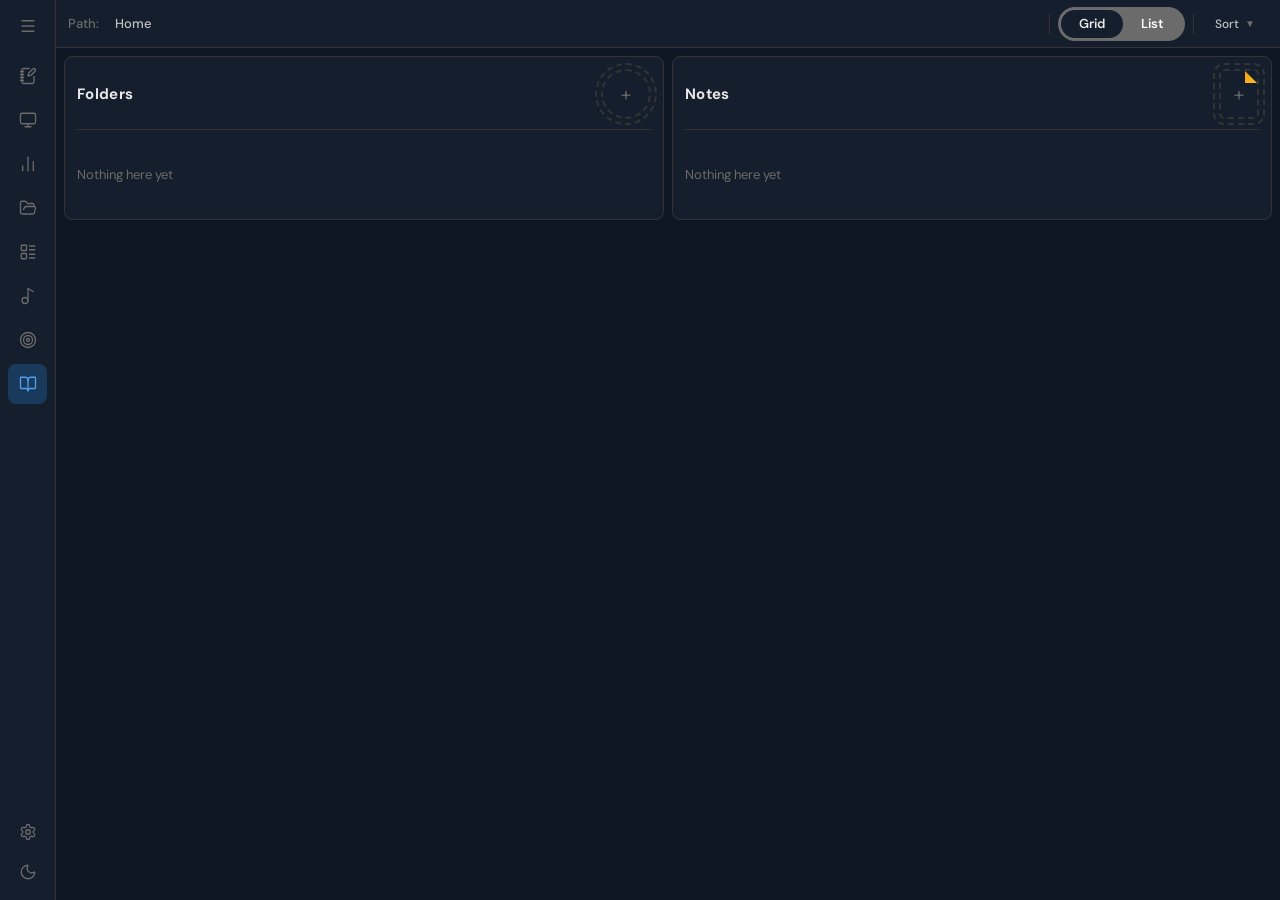
==== index.html @ de2ee586 "Launch desktop app online alongside mobile app - Added all desktop app files (index.html, CSS, JS, l" ====
<!DOCTYPE html>
<html lang="en" data-theme="dark">
<head>
    <meta charset="UTF-8">
    <meta name="viewport" content="width=device-width, initial-scale=1.0">

    <title>RAM - Read Analyze and Memorize</title>
    <link rel="manifest" href="manifest.json">
    <script>if('serviceWorker' in navigator) navigator.serviceWorker.register('sw.js');</script>
    <link rel="stylesheet" href="theme.css">

    <link rel="stylesheet" href="main_page_index.css">
    <link rel="stylesheet" href="heatmap.css">
    <link rel="stylesheet" href="graphs.css">
    <link rel="stylesheet" href="smart_desk.css">
    <link rel="stylesheet" href="allsections.css">
    <link rel="stylesheet" href="diary.css">
    <link rel="stylesheet" href="playlist.css">
    <link rel="stylesheet" href="campaign.css">
    <link href="https://fonts.googleapis.com/css2?family=JetBrains+Mono:wght@400;600;700&display=swap" rel="stylesheet">
</head>
<body>

<div class="app-layout" id="appLayout">

    <!-- ===== SIDEBAR ===== -->
    <aside class="sidebar" id="sidebar">
        <div class="sidebar-top">
            <button class="sidebar-toggle" id="sidebarToggle" title="Toggle Sidebar">
                <span class="toggle-icon"><i data-lucide="menu"></i></span>
            </button>
            <nav class="sidebar-nav">
                <button class="nav-item" id="navDiary" onclick="showDiary()" title="Diary">
                    <span class="nav-icon"><i data-lucide="notebook-pen"></i></span>
                    <span class="nav-text">Diary</span>
                </button>
                <button class="nav-item" id="navSmartDesk" onclick="showSmartDesk()" title="Smart Desk">
                    <span class="nav-icon"><i data-lucide="monitor"></i></span>
                    <span class="nav-text">Smart Desk</span>
                </button>
                <button class="nav-item" id="navDashboard" onclick="showDashboard()" title="Dashboard">
                    <span class="nav-icon"><i data-lucide="bar-chart-2"></i></span>
                    <span class="nav-text">Dashboard</span>
                </button>
                <button class="nav-item" id="navAllFiles" onclick="showAllFiles()" title="All Files">
                    <span class="nav-icon"><i data-lucide="folder-open"></i></span>
                    <span class="nav-text">All Files</span>
                </button>
                <button class="nav-item" id="navAllSections" onclick="showAllSections()" title="All Sections">
                    <span class="nav-icon"><i data-lucide="layout-list"></i></span>
                    <span class="nav-text">All Sections</span>
                </button>
                <button class="nav-item" id="navPlaylists" onclick="showPlaylists()" title="Playlists">
                    <span class="nav-icon"><i data-lucide="music-2"></i></span>
                    <span class="nav-text">Playlists</span>
                </button>
                <button class="nav-item" id="navCampaign" onclick="showCampaign()" title="Revision Campaign">
                    <span class="nav-icon"><i data-lucide="target"></i></span>
                    <span class="nav-text">Campaigns</span>
                </button>
                <button class="nav-item" id="navLibrary" onclick="showLibrary()" title="My Library">
                    <span class="nav-icon"><i data-lucide="book-open"></i></span>
                    <span class="nav-text">My Library</span>
                </button>
            </nav>
        </div>
        <div class="sidebar-bottom">
            <button class="nav-item" id="navSettings" onclick="showSettings()" title="Settings">
                <span class="nav-icon"><i data-lucide="settings"></i></span>
                <span class="nav-text">Settings</span>
            </button>
            <button class="nav-item theme-toggle-btn" id="themeToggle" onclick="toggleTheme()" title="Toggle Theme">
                <span class="nav-icon">
                    <i data-lucide="moon" id="themeIconDark"></i>
                    <i data-lucide="sun" id="themeIconLight" style="display:none"></i>
                </span>
                <span class="nav-text" id="themeText">Dark Mode</span>
            </button>
        </div>
    </aside>

    <!-- ===== MAIN WRAPPER ===== -->
    <div class="main-wrapper" id="mainWrapper">

        <!-- ===== MAIN PAGE ===== -->
        <div class="main-page" id="mainPage">

            <!-- Top Bar -->
            <div class="top-bar">
                <div class="path-label">Path:</div>
                <div class="breadcrumb-cell" id="breadcrumbCell">
                    <span class="breadcrumb-path" id="breadcrumbPath">Home</span>
                </div>
                <div class="topbar-right">
                    <div class="topbar-divider"></div>
                    <!-- View Toggle -->
                    <div class="view-toggle-group">
                        <button class="view-toggle-btn active" id="viewBtnGrid" onclick="switchView('grid')">Grid</button>
                        <button class="view-toggle-btn" id="viewBtnList" onclick="switchView('list')">List</button>
                    </div>
                    <div class="topbar-sort-divider"></div>
                    <!-- Sort -->
                    <div class="sort-dropdown" id="sortDropdown">
                        <button class="topbar-btn" onclick="toggleSortDropdown()">
                            <span>Sort</span>
                            <span class="arrow">▼</span>
                        </button>
                        <div class="dropdown-menu" id="sortOptions">
                            <div class="dropdown-option" onclick="sortItems('name','asc')">Name ↑</div>
                            <div class="dropdown-option" onclick="sortItems('name','desc')">Name ↓</div>
                            <div class="dropdown-option" onclick="sortItems('progress','asc')">Progress ↑</div>
                            <div class="dropdown-option" onclick="sortItems('progress','desc')">Progress ↓</div>
                        </div>
                    </div>
                </div>
            </div>

            <!-- Content Area -->
            <div class="content-area" id="contentArea">

                <!-- GRID VIEW -->
                <div class="grid-view-container" id="gridViewContainer">
                    <div class="section-block">
                        <div class="section-header-row">
                            <span class="section-label">Folders</span>
                            <div class="section-add-btn" onclick="showAddFolderModal()" title="Add Folder">
                                <div class="section-add-circle">+</div>
                            </div>
                        </div>
                        <div class="items-grid" id="foldersGrid"></div>
                    </div>
                    <div class="section-block">
                        <div class="section-header-row">
                            <span class="section-label">Notes</span>
                            <div class="section-add-btn" onclick="showAddFileModal()" title="Add Note">
                                <div class="section-add-rect">+</div>
                            </div>
                        </div>
                        <div class="items-grid" id="filesGrid"></div>
                    </div>
                </div>

                <!-- LIST VIEW -->
                <div class="list-view-container" id="listViewContainer" style="display:none;">
                    <div class="section-block">
                        <div class="section-header-row">
                            <span class="section-label">Folders</span>
                            <div class="section-add-btn" onclick="showAddFolderModal()" title="Add Folder">
                                <div class="section-add-circle">+</div>
                            </div>
                        </div>
                        <div class="items-list" id="foldersList"></div>
                    </div>
                    <div class="section-block">
                        <div class="section-header-row">
                            <span class="section-label">Notes</span>
                            <div class="section-add-btn" onclick="showAddFileModal()" title="Add Note">
                                <div class="section-add-rect">+</div>
                            </div>
                        </div>
                        <div class="items-list" id="filesList"></div>
                    </div>
                </div>

            </div>
        </div>

        <!-- ===== FILE INTERFACE (IFRAME) ===== -->
        <div class="file-layer" id="fileLayer">
            <iframe id="fileFrame" src="" frameborder="0"></iframe>
        </div>

        <!-- ===== DASHBOARD LAYER ===== -->

        <div class="dashboard-layer" id="dashboardLayer">
        <div class="hm-header">
            <div class="hm-row1">
                <div class="hm-mode-toggle">
                    <button class="hm-mode-pill-btn active" id="dashPillHeatmap" onclick="dashSetView('heatmap')">Heat Map</button>
                    <button class="hm-mode-pill-btn" id="dashPillGraphs" onclick="dashSetView('graphs')">Graphs</button>
                </div>
            </div>
            <div class="hm-row2">
                <!-- Heatmap controls -->
                <div class="hm-row2-panel" id="dashRow2Heatmap">
                    <div class="hm-toggle-group" id="hmViewToggle">
                        <button class="hm-toggle-btn active" data-view="calendar" onclick="hmSetView('calendar')">Calendar</button>
                        <button class="hm-toggle-btn" data-view="count" onclick="hmSetView('count')">Count</button>
                    </div>
                    <div class="hm-row2-divider"></div>
                    <div id="hmProgressDisplay" class="hm-progress-display"></div>
                </div>
                <!-- Graphs controls -->
                <div class="hm-row2-panel" id="dashRow2Graphs" style="display:none;">
                    <div class="gr-toggle-group">
                        <button class="gr-toggle-btn active" data-chart="bar" onclick="grSetChart('bar')">Histogram</button>
                        <button class="gr-toggle-btn" data-chart="area" onclick="grSetChart('area')">Area</button>
                        <button class="gr-toggle-btn" data-chart="line" onclick="grSetChart('line')">Line</button>
                        <button class="gr-toggle-btn" data-chart="cumulative" onclick="grSetChart('cumulative')">Cumulative</button>
                    </div>
                    <div class="gr-sep"></div>
                    <div class="gr-filter-group">
                        <button class="gr-filter-btn active" data-range="All Time" onclick="grSelectRange('All Time')">All</button>
                        <button class="gr-filter-btn" data-range="Last 7 Days" onclick="grSelectRange('Last 7 Days')">7d</button>
                        <button class="gr-filter-btn" data-range="Last 15 Days" onclick="grSelectRange('Last 15 Days')">15d</button>
                        <button class="gr-filter-btn" data-range="Last 30 Days" onclick="grSelectRange('Last 30 Days')">1M</button>
                        <button class="gr-filter-btn" data-range="Last 3 Months" onclick="grSelectRange('Last 3 Months')">3M</button>
                        <button class="gr-filter-btn" data-range="Last 6 Months" onclick="grSelectRange('Last 6 Months')">6M</button>
                        <button class="gr-filter-btn" data-range="Last 1 Year" onclick="grSelectRange('Last 1 Year')">1Y</button>
                        <button class="gr-filter-btn" data-range="Custom" onclick="grOpenCustomModal()">Custom</button>
                    </div>
                </div>
            </div>
        </div>

        <div class="hm-body" id="hmBody">
            <div class="hm-grid-wrapper" id="hmGridWrapper"></div>
        </div>
    </div>

    <!-- ===== GRAPHS LAYER ===== -->
     <div class="graphs-layer" id="graphsLayer">
        
        <div class="gr-body">
            <div class="gr-chart-wrapper" id="grChartWrapper"></div>
        </div>
        <div class="gr-tooltip" id="grTooltip"></div>
    </div>

    <!-- ===== SMART DESK LAYER ===== -->
    <div class="smartdesk-layer" id="smartDeskLayer">

        <!-- Top bar: Smart Desk title centered -->
        <div class="sd-top-bar">
            <div style="flex:1;"></div>
            <span class="sd-top-title">Smart Desk</span>
            <div class="topbar-right">
                <div class="topbar-divider"></div>
                <div class="view-toggle-group">
                    <button class="view-toggle-btn active" id="sdViewBtnGrid" onclick="sdSwitchView('grid')">Grid</button>
                    <button class="view-toggle-btn" id="sdViewBtnList" onclick="sdSwitchView('list')">List</button>
                </div>
                <div class="topbar-sort-divider"></div>
                <div class="sd-sort-dropdown sort-dropdown" id="sdSortDropdown">
                    <button class="topbar-btn" onclick="sdToggleSort()">
                        <span>Sort</span>
                        <span class="arrow">▼</span>
                    </button>
                    <div class="dropdown-menu" id="sdSortOptions">
                        <div class="dropdown-option" onclick="sdSortItems('name','asc')">Name ↑</div>
                        <div class="dropdown-option" onclick="sdSortItems('name','desc')">Name ↓</div>
                        <div class="dropdown-option" onclick="sdSortItems('progress','asc')">Progress ↑</div>
                        <div class="dropdown-option" onclick="sdSortItems('progress','desc')">Progress ↓</div>
                    </div>
                </div>
            </div>
        </div>

        <!-- Content -->
        <div class="content-area sd-content-area" id="sdContentArea">
            <div class="section-block">
                <div class="section-header-row">
                    <span class="section-label">Notes</span>
                    <div style="display:flex;align-items:center;gap:16px;">
                        <div class="sd-action-btn add" onclick="sdShowAddModal()" title="Add Files to Smart Desk">
                            <div class="section-add-rect">+</div>
                        </div>
                        <div class="sd-action-btn remove" onclick="sdShowRemoveModal()" title="Remove Files from Smart Desk">
                            <div class="section-add-rect sd-remove-rect">−</div>
                        </div>
                    </div>
                </div>
                <div class="items-grid" id="sdFilesGrid"></div>
                <div class="items-list" id="sdFilesList" style="display:none;"></div>
            </div>
        </div>
    </div>

    <!-- ===== ALL SECTIONS LAYER ===== -->
    <div class="as-layer" id="asLayer">
        <!-- Top Bar -->
        <div class="as-topbar">
            <span class="as-topbar-title">All Sections</span>
            <div id="asProgressDisplay" class="as-progress-display"></div>
        </div>
        <!-- Search + Playlist Bar -->
        <div class="as-search-bar">
            <input type="text" class="as-search-input" id="asSearchInput" placeholder="Search sections or files...">
            <button class="as-create-playlist-btn" id="asCreatePlaylistBtn" onclick="asCreatePlaylist()" disabled title="Select sections first">
                ＋ ⊞ Playlist
            </button>
        </div>
        <!-- Table + Preview wrapper -->
        <div class="as-body">
        <div class="as-table-wrapper">
            <div class="as-table-box">
            <div class="as-table-scroll">
            <table class="as-table">
                <colgroup>
                    <col style="width:21px">
                    <col style="width:18%">
                    <col style="width:14%">
                    <col style="width:11%">
                    <col style="width:10%">
                    <col style="width:11%">
                    <col style="width:14%">
                    <col style="width:10%">
                    <col style="width:9%">
                </colgroup>
                <thead>
                    <tr>
                        <th id="asTh_check"></th>
                        <th id="asTh_section" onclick="asSortBy('section')" style="text-align:left">Section</th>
                        <th id="asTh_file"    onclick="asSortBy('file')" style="text-align:left">File</th>
                        <th id="asTh_diff"    onclick="asSortBy('diff')" style="text-align:center">Difficulty</th>
                        <th id="asTh_prio"    onclick="asSortBy('prio')" style="text-align:center">Priority</th>
                        <th id="asTh_prof"    onclick="asSortBy('prof')" style="text-align:center">Proficiency</th>
                        <th id="asTh_progress" onclick="asSortBy('progress')" style="text-align:center">Progress</th>
                        <th id="asTh_rev"     onclick="asSortBy('rev')" style="text-align:center">Rev Count</th>
                        <th id="asTh_last"    onclick="asSortBy('last')" style="text-align:center">Last Revised</th>
                    </tr>
                </thead>
                <tbody id="asTableBody"></tbody>
            </table>
            </div>
            </div>
        </div>

        <!-- Preview Panel -->
        <div class="as-preview" id="asPreview" style="display:none;"></div>
        </div>
    </div>



    <!-- ===== DIARY LAYER ===== -->
    <div class="diary-layer" id="diaryLayer">
        <!-- Top Bar -->
        <div class="as-topbar dr-topbar">
            <div class="dr-topbar-left"></div>
            <span class="dr-topbar-title">Diary</span>
            <div class="dr-topbar-right">
                <div class="view-toggle-group" id="drToggleGroup">
                    <button class="view-toggle-btn" id="drTogCompleted" onclick="drSwitchMode('completed')">Completed</button>
                    <button class="view-toggle-btn active" id="drTogTBC" onclick="drSwitchMode('tbc')">To Be Completed</button>
                </div>
            </div>
        </div>
        <!-- Table + Preview wrapper -->
        <div class="as-body">
        <div class="as-table-wrapper">
            <!-- Week Navigator -->
            <div class="dr-week-nav-wrap" id="drWeekNav"></div>

            <!-- TBC Header -->
            <div class="diary-table-box" id="drTBCBox">
                <div class="diary-header-wrap">
                <table class="as-table diary-table">
                    <colgroup>
                        <col style="width:44px">
                        <col style="width:18%">
                        <col style="width:14%">
                        <col style="width:11%">
                        <col style="width:10%">
                        <col style="width:11%">
                        <col style="width:14%">
                        <col style="width:10%">
                        <col style="width:9%">
                    </colgroup>
                    <thead><tr>
                        <th style="text-align:center">#</th>
                        <th style="text-align:left">Section</th>
                        <th style="text-align:left">File</th>
                        <th style="text-align:center">Difficulty</th>
                        <th style="text-align:center">Priority</th>
                        <th style="text-align:center">Proficiency</th>
                        <th style="text-align:center">Progress</th>
                        <th style="text-align:center">Rev Count</th>
                        <th style="text-align:center">Last Revised</th>
                    </tr></thead>
                </table>
                </div>
                <div class="diary-groups-scroll" id="drGroupsScroll"></div>
            </div>

            <!-- Completed Header -->
            <div class="diary-table-box" id="drCompletedBox" style="display:none">
                <div class="diary-header-wrap">
                <table class="as-table diary-table">
                    <colgroup>
                        <col class="dr-col-date">
                        <col class="dr-col-num">
                        <col class="dr-col-section">
                        <col class="dr-col-file">
                        <col class="dr-col-diff">
                        <col class="dr-col-prio">
                        <col class="dr-col-prof">
                        <col class="dr-col-progress">
                        <col class="dr-col-rev">
                        <col class="dr-col-last">
                    </colgroup>
                    <thead><tr>
                        <th style="text-align:center">Date</th>
                        <th style="text-align:center">#</th>
                        <th style="text-align:center">Section</th>
                        <th style="text-align:center">File</th>
                        <th style="text-align:center">Difficulty</th>
                        <th style="text-align:center">Priority</th>
                        <th style="text-align:center">Proficiency</th>
                        <th style="text-align:center">Progress</th>
                        <th style="text-align:center">Count</th>
                        <th style="text-align:center">Last Revised</th>
                    </tr></thead>
                </table>
                </div>
                <div class="diary-groups-scroll" id="drCompletedScroll"></div>
            </div>

        </div>
        <!-- Preview Panel -->
        <div class="as-preview" id="drPreview" style="display:none;"></div>
        </div>
    </div>

    <!-- ===== CAMPAIGN LAYER ===== -->
    <div class="campaign-layer" id="campaignLayer">

        <!-- Top Bar -->
        <div class="cp-top-bar">
            <span class="cp-top-title">Revision Campaigns</span>
            <div class="cp-top-right">
                <button class="cp-btn" id="cpAddItemBtn" onclick="cpShowAddItemModal()" style="display:none;">+ Add</button>
                <button class="cp-btn primary" onclick="cpShowNewCampaignModal()">+ New Campaign</button>
            </div>
        </div>

        <!-- Layout switcher -->
        <div class="cp-layout-bar">
            <span class="cp-layout-label">View:</span>
            <button class="cp-layout-pill active" id="cpPillA" onclick="cpSetLayout('a')">Sidebar</button>
            <button class="cp-layout-pill" id="cpPillB" onclick="cpSetLayout('b')">Tabs</button>
            <button class="cp-layout-pill" id="cpPillC" onclick="cpSetLayout('c')">Drill-down</button>
        </div>

        <div class="cp-body">

            <!-- Layout A: Sidebar -->
            <div class="cp-layout-a" id="cpLayoutA">
                <div class="cp-sidebar">
                    <div class="cp-sidebar-label">Campaigns</div>
                    <div class="cp-sidebar-list" id="cpSidebarList"></div>
                    <div class="cp-sidebar-footer">
                        <button class="cp-sidebar-new-btn" onclick="cpShowNewCampaignModal()">+ New Campaign</button>
                    </div>
                </div>
                <div class="cp-files-area" id="cpFilesAreaA"></div>
            </div>

            <!-- Layout B: Tabs -->
            <div class="cp-layout-b" id="cpLayoutB" style="display:none;">
                <div class="cp-tabs-bar" id="cpTabsBar"></div>
                <div class="cp-tab-content" id="cpTabContent"></div>
            </div>

            <!-- Layout C: Drill-down -->
            <div class="cp-layout-c" id="cpLayoutC" style="display:none;">
                <div class="cp-campaign-grid" id="cpCampaignGrid" style="display:flex;"></div>
                <div id="cpDrillFiles" style="display:none;flex-direction:column;flex:1;min-height:0;">
                    <div class="cp-breadcrumb">
                        <button class="cp-breadcrumb-back" onclick="cpCloseDrillDown()">← Campaigns</button>
                        <span class="cp-breadcrumb-sep">›</span>
                        <span class="cp-breadcrumb-cur" id="cpDrillTitle"></span>
                    </div>
                    <div class="cp-drill-files" id="cpDrillFilesArea"></div>
                </div>
            </div>

        </div>
    </div>

    <!-- ===== SETTINGS LAYER ===== -->
    <div class="settings-layer" id="settingsLayer">
        <iframe id="settingsFrame" src="" frameborder="0" style="width:100%;height:100%;border:none;"></iframe>
    </div>

    <!-- ===== ALL FILES LAYER ===== -->
    <div class="pl-layer" id="allFilesLayer">
        <div class="sd-top-bar">
            <div style="flex:1;"></div>
            <span class="sd-top-title">All Files</span>
            <div class="topbar-right">
                <div class="topbar-divider"></div>
                <div class="view-toggle-group">
                    <button class="view-toggle-btn active" id="afViewBtnGrid" onclick="afSwitchView('grid')">Grid</button>
                    <button class="view-toggle-btn" id="afViewBtnList" onclick="afSwitchView('list')">List</button>
                </div>
                <div class="topbar-sort-divider"></div>
                <div class="sd-sort-dropdown sort-dropdown" id="afSortDropdown">
                    <button class="topbar-btn" onclick="afToggleSort()">
                        <span>Sort</span>
                        <span class="arrow">▼</span>
                    </button>
                    <div class="dropdown-menu" id="afSortOptions">
                        <div class="dropdown-option" onclick="afSortItems('name','asc')">Name ↑</div>
                        <div class="dropdown-option" onclick="afSortItems('name','desc')">Name ↓</div>
                        <div class="dropdown-option" onclick="afSortItems('progress','asc')">Progress ↑</div>
                        <div class="dropdown-option" onclick="afSortItems('progress','desc')">Progress ↓</div>
                    </div>
                </div>
            </div>
        </div>
        <div class="content-area sd-content-area" id="afContentArea">
            <div class="section-block">
                <div class="section-header-row">
                    <span class="section-label">All Files</span>
                </div>
                <div class="items-grid" id="afFilesGrid"></div>
                <div class="items-list" id="afFilesList" style="display:none;"></div>
            </div>
        </div>
    </div>

    <!-- ===== PLAYLISTS LAYER ===== -->
    <div class="pl-layer" id="playlistsLayer">

        <!-- Top bar: same as Smart Desk -->
        <div class="sd-top-bar">
            <div style="flex:1;"></div>
            <span class="sd-top-title">Playlists</span>
            <div class="topbar-right">
                <div class="topbar-divider"></div>
                <div class="view-toggle-group">
                    <button class="view-toggle-btn active" id="plViewBtnGrid" onclick="plSwitchView('grid')">Grid</button>
                    <button class="view-toggle-btn" id="plViewBtnList" onclick="plSwitchView('list')">List</button>
                </div>
                <div class="topbar-sort-divider"></div>
                <div class="sd-sort-dropdown sort-dropdown" id="plSortDropdown">
                    <button class="topbar-btn" onclick="plToggleSort()">
                        <span>Sort</span>
                        <span class="arrow">▼</span>
                    </button>
                    <div class="dropdown-menu" id="plSortOptions">
                        <div class="dropdown-option" onclick="plSortItems('name','asc')">Name ↑</div>
                        <div class="dropdown-option" onclick="plSortItems('name','desc')">Name ↓</div>
                        <div class="dropdown-option" onclick="plSortItems('progress','asc')">Progress ↑</div>
                        <div class="dropdown-option" onclick="plSortItems('progress','desc')">Progress ↓</div>
                    </div>
                </div>
            </div>
        </div>

        <!-- Content: same as Smart Desk -->
        <div class="content-area sd-content-area" id="plContentArea">
            <div class="section-block">
                <div class="section-header-row">
                    <span class="section-label">Playlists</span>
                </div>
                <div class="items-grid" id="plFilesGrid"></div>
                <div class="items-list" id="plFilesList" style="display:none;"></div>
            </div>
        </div>
    </div>

    </div>
</div>

<!-- ===== CUSTOM DATE RANGE MODAL ===== -->
<div class="gr-custom-modal-overlay" id="grCustomModal">
    <div class="gr-custom-modal">
        <div class="gr-custom-modal-title">Custom Date Range</div>
        <div class="gr-custom-modal-fields">
            <div class="gr-custom-modal-field">
                <label>From</label>
                <input type="date" id="grCustomFrom">
            </div>
            <div class="gr-custom-modal-field">
                <label>To</label>
                <input type="date" id="grCustomTo">
            </div>
        </div>
        <div class="gr-custom-modal-actions">
            <button class="gr-custom-modal-cancel" onclick="grCloseCustomModal()">Cancel</button>
            <button class="gr-custom-modal-apply" onclick="grApplyCustom()">Apply</button>
        </div>
    </div>
</div>

<!-- ===== ADD FOLDER MODAL ===== -->
<div class="modal-overlay" id="addFolderModal">
    <div class="modal-box">
        <div class="modal-header">
            <h3>New Folder</h3>
            <button class="modal-close" onclick="closeModal('addFolderModal')">✕</button>
        </div>
        <div class="modal-body">
            <input type="text" class="modal-input" id="folderNameInput" placeholder="Folder name..." maxlength="50">
        </div>
        <div class="modal-footer">
            <button class="btn-cancel" onclick="closeModal('addFolderModal')">Cancel</button>
            <button class="btn-save" onclick="createFolder()">Create</button>
        </div>
    </div>
</div>

<!-- ===== ADD FILE MODAL ===== -->
<div class="modal-overlay" id="addFileModal">
    <div class="modal-box">
        <div class="modal-header">
            <h3>New Notes File</h3>
            <button class="modal-close" onclick="closeModal('addFileModal')">✕</button>
        </div>
        <div class="modal-body">
            <input type="text" class="modal-input" id="fileNameInput" placeholder="File name..." maxlength="50">
        </div>
        <div class="modal-footer">
            <button class="btn-cancel" onclick="closeModal('addFileModal')">Cancel</button>
            <button class="btn-save" onclick="createFile()">Create</button>
        </div>
    </div>
</div>

<!-- ===== EDIT MODAL ===== -->
<div class="modal-overlay" id="editModal">
    <div class="modal-box">
        <div class="modal-header">
            <h3 id="editModalTitle">Edit</h3>
            <button class="modal-close" onclick="closeModal('editModal')">✕</button>
        </div>
        <div class="modal-body">
            <input type="text" class="modal-input" id="editNameInput" maxlength="50">
        </div>
        <div class="modal-footer">
            <button class="btn-delete" onclick="deleteCurrentItem()">Delete</button>
            <button class="btn-move" onclick="showMoveModal()">Move To</button>
            <button class="btn-cancel" onclick="closeModal('editModal')">Cancel</button>
            <button class="btn-save" onclick="saveItemChanges()">Save</button>
        </div>
    </div>
</div>

<!-- ===== MOVE MODAL ===== -->
<div class="modal-overlay" id="moveModal">
    <div class="modal-box">
        <div class="modal-header">
            <h3>Move To</h3>
            <button class="modal-close" onclick="closeModal('moveModal')">✕</button>
        </div>
        <div class="modal-body">
            <div id="folderTree" class="folder-tree"></div>
        </div>
        <div class="modal-footer">
            <button class="btn-cancel" onclick="closeModal('moveModal')">Cancel</button>
            <button class="btn-save" onclick="confirmMove()">Move</button>
        </div>
    </div>
</div>

<!-- ===== SMART DESK: ADD FILES MODAL ===== -->
<div class="sd-modal-overlay" id="sdAddModal">
    <div class="sd-modal-box">
        <div class="sd-modal-header">
            <h3>Add Files to Smart Desk</h3>
            <button class="sd-modal-close" onclick="sdCloseAddModal()">✕</button>
        </div>
        <div class="sd-modal-body" id="sdAddModalBody"></div>
        <div class="sd-modal-footer">
            <button class="sd-btn-cancel" onclick="sdCloseAddModal()">Cancel</button>
            <button class="sd-btn-confirm" onclick="sdConfirmAdd()">Add Selected</button>
        </div>
    </div>
</div>

<!-- ===== SMART DESK: REMOVE FILES MODAL ===== -->
<div class="sd-modal-overlay" id="sdRemoveModal">
    <div class="sd-modal-box">
        <div class="sd-modal-header">
            <h3>Remove Files from Smart Desk</h3>
            <button class="sd-modal-close" onclick="sdCloseRemoveModal()">✕</button>
        </div>
        <div class="sd-modal-body" id="sdRemoveModalBody"></div>
        <div class="sd-modal-footer">
            <button class="sd-btn-cancel" onclick="sdCloseRemoveModal()">Cancel</button>
            <button class="sd-btn-confirm remove-confirm" onclick="sdConfirmRemove()">Remove Selected</button>
        </div>
    </div>
</div>

<!-- ===== CAMPAIGN: NEW CAMPAIGN MODAL ===== -->
<div class="cp-modal-overlay" id="cpNewCampaignModal">
    <div class="cp-modal-box">
        <div class="cp-modal-header">
            <h3>New Campaign</h3>
            <button class="cp-modal-close" onclick="cpCloseNewCampaignModal()">✕</button>
        </div>
        <div class="cp-modal-body">
            <div class="cp-modal-label">Campaign name</div>
            <input type="text" class="cp-modal-input" id="cpNewCampaignInput" placeholder="e.g. History Revision" maxlength="60">
        </div>
        <div class="cp-modal-footer">
            <button class="sd-btn-cancel" onclick="cpCloseNewCampaignModal()">Cancel</button>
            <button class="sd-btn-confirm" onclick="cpConfirmNewCampaign()">Create</button>
        </div>
    </div>
</div>

<!-- ===== CAMPAIGN: ADD ITEMS MODAL ===== -->
<div class="cp-modal-overlay" id="cpAddItemModal">
    <div class="cp-modal-box wide">
        <div class="cp-modal-header">
            <h3>Add Files / Playlists</h3>
            <button class="cp-modal-close" onclick="cpCloseAddItemModal()">✕</button>
        </div>
        <div class="cp-modal-body">
            <!-- Import settings -->
            <div class="cp-import-settings">
                <div class="cp-import-field">
                    <label>Start date</label>
                    <input type="date" id="cpImportStartDate">
                </div>
                <div class="cp-import-field">
                    <label>Deadline</label>
                    <input type="date" id="cpImportDeadline">
                </div>
                <div class="cp-import-field" style="grid-column:span 2;">
                    <label>Target revisions</label>
                    <div class="cp-spinner-row">
                        <div class="cp-spinner">
                            <button class="cp-spinner-btn" onclick="cpSpinnerChange(-1)">−</button>
                            <div class="cp-spinner-val" id="cpImportSpinVal">2</div>
                            <button class="cp-spinner-btn" onclick="cpSpinnerChange(1)">+</button>
                        </div>
                        <span class="cp-spinner-label">revisions per section</span>
                    </div>
                </div>
            </div>
            <!-- File & playlist list -->
            <div id="cpAddItemBody"></div>
        </div>
        <div class="cp-modal-footer">
            <button class="sd-btn-cancel" onclick="cpCloseAddItemModal()">Cancel</button>
            <button class="sd-btn-confirm" onclick="cpConfirmAddItems()">Add Selected</button>
        </div>
    </div>
</div>

<script src="libs/lucide.min.js"></script>
<script src="supabase_sync.js"></script>
<script src="main_page_index.js"></script>
<script src="smart_desk.js"></script>
<script src="allsections.js"></script>
<script src="series_modal.js"></script>
<script src="diary.js"></script>
<script src="heatmap.js"></script>
<script src="graphs.js"></script>
<script src="playlist.js"></script>
<script src="allfiles.js"></script>
<script src="campaign.js"></script>

</body>
</html>
---- theme.css ----
/* theme.css - Light and Dark Mode Variables */

/* ===== DARK MODE (DEFAULT) ===== */
:root,
[data-theme="dark"] {

    --bg-app: #0f1623;
    --bg-primary: #151e2d;
    --bg-secondary: #1a2436;
    --bg-hover: #1e2a3d;
    --bg-active: #1a3a5c;

    --bg-input: #2d2d2d;
    --bg-code: #1e1e1e;
    --bg-completed: #1a2e1a;
    --bg-danger-soft: #2e1a1a;
    --bg-warning-soft: #2e2a1a;
    --bg-modal-overlay: rgba(0, 0, 0, 0.65);

    --border-default: #333333;
    --border-hover: #4a4a4a;
    --border-active: #4d9fec;
    --border-dashed: #3a3a3a;
    --border-completed: #22c55e;
    --border-completed-soft: #166534;

    --text-primary: #e8e8e8;
    --text-secondary: #c0c0c0;
    --text-muted: #6b6b6b;
    --text-placeholder: #555555;
    --text-active: #4d9fec;
    --text-danger: #f47067;
    --text-success: #4ec994;
    --text-warning: #ddb56a;

    --accent-blue: #4d9fec;
    --accent-blue-hover: #3b8fd9;
    --accent-green: #4ec994;
    --accent-red: #f47067;
    --accent-orange: #e8834a;
    --accent-amber: #ddb56a;

    /* Progress level colors */
    --color-novice:     #94a3b8;
    --color-ab:         #f59e0b;
    --color-competent:  #f97316;
    --color-proficient: #22c55e;

    --shadow-sm: 0 2px 8px rgba(0,0,0,0.4);
    --shadow-md: 0 4px 12px rgba(0,0,0,0.5);
    --shadow-lg: 0 20px 40px rgba(0,0,0,0.7);

    --scrollbar-thumb: #3a3a3a;
}

/* ===== LIGHT MODE ===== */
[data-theme="light"] {
    --bg-app: #f8fafc;
    --bg-primary: #ffffff;
    --bg-secondary: #f1f5f9;
    --bg-hover: #f1f5f9;
    --bg-active: #eff6ff;
    --bg-input: #ffffff;
    --bg-code: #f8fafc;
    --bg-completed: #f0fdf4;
    --bg-danger-soft: #fff5f5;
    --bg-warning-soft: #fffbf0;
    --bg-modal-overlay: rgba(15, 23, 42, 0.5);

    --border-default: #e2e8f0;
    --border-hover: #cbd5e1;
    --border-active: #3b82f6;
    --border-dashed: #cbd5e1;
    --border-completed: #22c55e;
    --border-completed-soft: #86efac;

    --text-primary: #1e293b;
    --text-secondary: #334155;
    --text-muted: #64748b;
    --text-placeholder: #94a3b8;
    --text-active: #2563eb;
    --text-danger: #ef4444;
    --text-success: #16a34a;
    --text-warning: #f59e0b;

    --accent-blue: #3b82f6;
    --accent-blue-hover: #2563eb;
    --accent-green: #22c55e;
    --accent-red: #ef4444;
    --accent-orange: #f97316;
    --accent-amber: #f59e0b;

    /* Progress level colors */
    --color-novice:     #94a3b8;
    --color-ab:         #f59e0b;
    --color-competent:  #f97316;
    --color-proficient: #22c55e;

    --shadow-sm: 0 2px 8px rgba(0,0,0,0.06);
    --shadow-md: 0 4px 12px rgba(0,0,0,0.10);
    --shadow-lg: 0 20px 40px rgba(0,0,0,0.15);

    --scrollbar-thumb: #cbd5e1;
}
---- main_page_index.css ----
/* main_page_index.css */

/* ===== IMPORT THEME ===== */
@import url('https://fonts.googleapis.com/css2?family=DM+Sans:wght@400;500;600;700&display=swap');

/* ===== RESET ===== */
*, *::before, *::after { margin: 0; padding: 0; box-sizing: border-box; }

body {
    font-family: 'DM Sans', -apple-system, sans-serif;
    background: var(--bg-app);
    color: var(--text-secondary);
    height: 100vh;
    overflow: hidden;
    transition: background 0.2s ease, color 0.2s ease;
}

button { cursor: pointer; border: none; background: none; font-family: inherit; }
input  { font-family: inherit; }

/* ===== APP LAYOUT ===== */
.app-layout {
    display: flex;
    height: 100vh;
    overflow: hidden;
}

/* ===== SIDEBAR ===== */
.sidebar {
    width: 220px;
    flex-shrink: 0;
    background: var(--bg-primary);
    border-right: 1px solid var(--border-default);
    display: flex;
    flex-direction: column;
    justify-content: space-between;
    padding: 8px;
    transition: width 0.2s ease;
    overflow: hidden;
}

.sidebar.collapsed {
    width: 56px;
}

.sidebar-top {
    display: flex;
    flex-direction: column;
    gap: 4px;
    overflow-y: auto;
    flex: 1;
}

.sidebar-top::-webkit-scrollbar { width: 3px; }
.sidebar-top::-webkit-scrollbar-thumb { background: var(--scrollbar-thumb); border-radius: 2px; }

.sidebar-bottom {
    display: flex;
    flex-direction: column;
}

/* Toggle button */
.sidebar-toggle {
    width: 100%;
    height: 40px;
    border-radius: 8px;
    display: flex;
    align-items: center;
    justify-content: flex-start;
    padding: 0 10px;
    gap: 10px;
    color: var(--text-muted);
    transition: all 0.15s ease;
    margin-bottom: 4px;
}

.sidebar-toggle:hover {
    background: var(--bg-hover);
    color: var(--text-primary);
}

.toggle-icon {
    font-size: 16px;
    flex-shrink: 0;
}

/* Nav items */
.sidebar-nav {
    display: flex;
    flex-direction: column;
    gap: 4px;
}

.nav-item {
    width: 100%;
    height: 40px;
    border-radius: 8px;
    display: flex;
    align-items: center;
    gap: 10px;
    padding: 0 10px;
    font-size: 13px;
    font-weight: 500;
    color: var(--text-muted);
    transition: all 0.15s ease;
    white-space: nowrap;
    overflow: hidden;
    flex-shrink: 0;
}

.nav-item:hover {
    background: var(--bg-hover);
    color: var(--text-primary);
}

.nav-item.active {
    background: var(--bg-active);
    color: var(--accent-blue);
}

.nav-icon {
    font-size: 16px;
    flex-shrink: 0;
    width: 20px;
    text-align: center;
    display: flex;
    align-items: center;
    justify-content: center;
}

.nav-icon svg,
.toggle-icon svg {
    width: 18px;
    height: 18px;
    stroke-width: 1.75;
    flex-shrink: 0;
}

.nav-text {
    transition: opacity 0.15s ease, width 0.2s ease;
    overflow: hidden;
}

/* Collapsed state */
.sidebar.collapsed .nav-text {
    opacity: 0;
    width: 0;
    pointer-events: none;
}

.sidebar.collapsed .sidebar-toggle {
    justify-content: center;
    padding: 0;
}

.sidebar.collapsed .nav-item {
    justify-content: center;
    padding: 0;
    gap: 0;
}

/* ===== MAIN WRAPPER ===== */
.main-wrapper {
    flex: 1;
    min-width: 0;
    position: relative;
    overflow: hidden;
}

/* ===== MAIN PAGE ===== */
.main-page {
    width: 100%;
    height: 100vh;
    display: none;
    flex-direction: column;
    gap: 8px;
    padding: 0 0 8px 0;
    overflow: hidden;
    transition: opacity 0.2s ease;
}

.main-page.active {
    display: flex;
}

/* ===== TOP BAR ===== */
.top-bar {
    height: 48px;
    display: flex;
    align-items: center;
    flex-shrink: 0;
    background: var(--bg-primary);
    border-bottom: 1px solid var(--border-default);
}

.path-label {
    height: 100%;
    padding: 0 12px;
    display: flex;
    align-items: center;
    font-size: 13px;
    font-weight: 500;
    color: var(--text-muted);
    white-space: nowrap;
    flex-shrink: 0;
}

.breadcrumb-cell {
    flex: 1;
    height: 100%;
    display: flex;
    align-items: center;
    padding: 0 4px;
    min-width: 0;
    overflow: hidden;
}

.breadcrumb-path {
    font-size: 13px;
    font-weight: 500;
    color: var(--text-secondary);
    white-space: nowrap;
    overflow: hidden;
    text-overflow: ellipsis;
}

.breadcrumb-item {
    color: var(--accent-blue);
    cursor: pointer;
    transition: opacity 0.15s ease;
}

.breadcrumb-item:hover { opacity: 0.75; text-decoration: underline; }

/* divider between breadcrumb and right controls */
.topbar-divider {
    width: 1px;
    height: 20px;
    background: var(--border-default);
    flex-shrink: 0;
    margin: 0 4px;
}

.topbar-right {
    display: flex;
    align-items: center;
    flex-shrink: 0;
    height: 100%;
    padding: 0 12px;
    gap: 4px;
}

.view-toggle-group {
    display: flex;
    align-items: center;
    background: var(--text-muted);
    border-radius: 50px;
    padding: 3px;
    gap: 0;
}

.view-toggle-btn {
    height: 28px;
    padding: 0 18px;
    border-radius: 50px;
    border: none;
    font-size: 13px;
    font-weight: 600;
    cursor: pointer;
    transition: all 0.2s ease;
    background: transparent;
    color: white;
    white-space: nowrap;
}

.view-toggle-btn.active {
    background: var(--bg-primary);
    color: var(--text-primary);
}

/* sort divider */
.topbar-sort-divider {
    width: 1px;
    height: 20px;
    background: var(--border-default);
    flex-shrink: 0;
    margin: 0 4px;
}

/* Topbar dropdowns */
.view-dropdown,
.sort-dropdown {
    position: relative;
}

.topbar-btn {
    height: 28px;
    padding: 0 12px;
    background: transparent;
    border: 1px solid transparent;
    border-radius: 6px;
    font-size: 12px;
    font-weight: 500;
    color: var(--text-secondary);
    display: flex;
    align-items: center;
    gap: 6px;
    transition: all 0.15s ease;
    white-space: nowrap;
    cursor: pointer;
}

.topbar-btn:hover {
    background: var(--bg-hover);
}

.arrow { font-size: 10px; color: var(--text-muted); }

.dropdown-menu {
    position: absolute;
    top: calc(100% + 4px);
    right: 0;
    background: var(--bg-primary);
    border: 1px solid var(--border-default);
    border-radius: 8px;
    box-shadow: var(--shadow-md);
    z-index: 100;
    overflow: hidden;
    opacity: 0;
    visibility: hidden;
    transform: translateY(-4px);
    transition: all 0.15s ease;
    min-width: 140px;
}

.view-dropdown.active .dropdown-menu,
.sort-dropdown.active .dropdown-menu {
    opacity: 1;
    visibility: visible;
    transform: translateY(0);
}

.dropdown-option {
    height: 36px;
    padding: 0 12px;
    display: flex;
    align-items: center;
    font-size: 13px;
    font-weight: 500;
    color: var(--text-secondary);
    cursor: pointer;
    transition: background 0.15s ease;
}

.dropdown-option:hover {
    background: var(--bg-hover);
    color: var(--text-primary);
}

/* ===== CONTENT AREA ===== */
.content-area {
    flex: 1;
    min-height: 0;
    overflow-y: auto;
    display: flex;
    flex-direction: column;
    gap: 8px;
    padding: 0 8px;
}

.content-area::-webkit-scrollbar { width: 4px; }
.content-area::-webkit-scrollbar-thumb { background: var(--scrollbar-thumb); border-radius: 2px; }

.grid-view-container,
.list-view-container {
    display: flex;
    flex-direction: row;
    gap: 8px;
    align-items: flex-start;
}

.grid-view-container .section-block,
.list-view-container .section-block {
    flex: 1;
    min-width: 0;
}

.section-block {
    background: var(--bg-primary);
    border: 1px solid var(--border-default);
    border-radius: 8px;
    padding: 12px;
}

.section-header-row {
    display: flex;
    align-items: center;
    justify-content: space-between;
    margin-bottom: 12px;
    padding-bottom: 10px;
    border-bottom: 1px solid var(--border-default);
}

.section-label {
    font-size: 15px;
    font-weight: 700;
    color: var(--text-primary);
    letter-spacing: 0.3px;
}

/* Add button — shared */
.section-add-btn {
    cursor: pointer;
    display: flex;
    align-items: center;
    justify-content: center;
}

/* Circle shape for folders — double border via outline */
.section-add-circle {
    width: 50px;
    height: 50px;
    border-radius: 50%;
    border: 2px dashed var(--border-default);
    outline: 2px dashed var(--border-default);
    outline-offset: 4px;
    display: flex;
    align-items: center;
    justify-content: center;
    font-size: 20px;
    font-weight: 300;
    color: var(--text-muted);
    transition: all 0.15s ease;
}

.section-add-btn:hover .section-add-circle {
    border-color: var(--accent-blue);
    outline-color: var(--accent-blue);
    background: var(--bg-active);
    color: var(--accent-blue);
}

/* Rectangle shape for notes — double border + folded corner */
.section-add-rect {
    width: 40px;
    height: 50px;
    border-radius: 5px;
    border: 2px dashed var(--border-default);
    outline: 2px dashed var(--border-default);
    outline-offset: 4px;
    display: flex;
    align-items: center;
    justify-content: center;
    font-size: 20px;
    font-weight: 300;
    color: var(--text-muted);
    transition: all 0.15s ease;
    position: relative;
    overflow: visible;
}

.section-add-rect::before {
    content: '';
    position: absolute;
    top: 0; right: 0;
    width: 12px; height: 12px;
    background: linear-gradient(135deg, #f59e0b, #fbbf24);
    clip-path: polygon(0 0, 0 100%, 100% 100%);
    border-radius: 0 3px 0 0;
}

.section-add-btn:hover .section-add-rect {
    border-color: var(--accent-blue);
    outline-color: var(--accent-blue);
    background: var(--bg-active);
    color: var(--accent-blue);
}

/* ===== GRID VIEW ===== */
.items-grid {
    display: flex;
    flex-wrap: wrap;
    gap: 16px;
}

/* ===== GRID ITEM ===== */
.grid-item {
    display: flex;
    flex-direction: column;
    align-items: center;
    gap: 6px;
    cursor: pointer;
    position: relative;
}

/* FOLDER — circle */
.progress-circle {
    width: 80px;
    height: 80px;
    border-radius: 50%;
    padding: 10px;
    position: relative;
    transition: transform 0.15s ease, filter 0.15s ease;
}

.progress-circle-inner {
    width: 100%;
    height: 100%;
    border-radius: 50%;
    background: var(--bg-primary);
    display: flex;
    align-items: center;
    justify-content: center;
    font-size: 11px;
    font-weight: 700;
}

/* FILE — rectangle */
.progress-rect {
    width: 64px;
    height: 80px;
    border-radius: 6px;
    padding: 10px;
    position: relative;
    transition: transform 0.15s ease, filter 0.15s ease;
}

.progress-rect-inner {
    width: 100%;
    height: 100%;
    border-radius: 3px;
    background: var(--bg-primary);
    display: flex;
    align-items: center;
    justify-content: center;
    font-size: 11px;
    font-weight: 700;
    position: relative;
    overflow: hidden;
}

/* folded corner */
.progress-rect-inner::before {
    content: '';
    position: absolute;
    top: 0; right: 0;
    width: 15px; height: 15px;
    background: linear-gradient(135deg, #f59e0b, #fbbf24);
    clip-path: polygon(0 0, 0 100%, 100% 100%);
}

.grid-item:hover .progress-circle,
.grid-item:hover .progress-rect {
    transform: scale(1.08);
    filter: brightness(1.1);
}

.grid-item-name {
    font-size: 11px;
    font-weight: 500;
    color: var(--text-secondary);
    text-align: center;
    max-width: 72px;
    overflow: hidden;
    text-overflow: ellipsis;
    white-space: nowrap;
}

/* Edit button */
.grid-edit-btn {
    position: absolute;
    top: -6px;
    right: -6px;
    width: 20px;
    height: 20px;
    border-radius: 50%;
    background: var(--accent-blue);
    color: white;
    font-size: 10px;
    display: flex;
    align-items: center;
    justify-content: center;
    opacity: 0;
    transition: opacity 0.15s ease;
    z-index: 5;
}

.grid-item:hover .grid-edit-btn { opacity: 1; }
.grid-edit-btn:hover { background: var(--accent-blue-hover); }

/* ===== PROGRESS COLORS ===== */
/* Novice 0-25 */
.p-novice {
    background: conic-gradient(var(--color-novice) 0deg var(--deg, 0deg), var(--border-default) var(--deg, 0deg) 360deg);
}
.p-novice .progress-circle-inner,
.p-novice .progress-rect-inner { color: var(--color-novice); }

/* AB 26-50 */
.p-ab {
    background: conic-gradient(var(--color-ab) 0deg var(--deg, 0deg), var(--border-default) var(--deg, 0deg) 360deg);
}
.p-ab .progress-circle-inner,
.p-ab .progress-rect-inner { color: var(--color-ab); }

/* Competent 51-75 */
.p-competent {
    background: conic-gradient(var(--color-competent) 0deg var(--deg, 0deg), var(--border-default) var(--deg, 0deg) 360deg);
}
.p-competent .progress-circle-inner,
.p-competent .progress-rect-inner { color: var(--color-competent); }

/* Proficient 76-100 */
.p-proficient {
    background: conic-gradient(var(--color-proficient) 0deg var(--deg, 0deg), var(--border-default) var(--deg, 0deg) 360deg);
}
.p-proficient .progress-circle-inner,
.p-proficient .progress-rect-inner { color: var(--color-proficient); }

/* ===== LIST VIEW ===== */
.items-list {
    display: flex;
    flex-direction: column;
    gap: 6px;
}

.list-item {
    display: grid;
    grid-template-columns: 48px 1fr 320px 52px 28px;
    gap: 8px;
    align-items: center;
    padding: 4px;
    border-radius: 6px;
    cursor: pointer;
    transition: background 0.15s ease;
}

.list-item:hover { background: var(--bg-hover); }

/* List icon */
.list-icon-wrap {
    display: flex;
    align-items: center;
    justify-content: center;
}

.list-circle {
    width: 36px;
    height: 36px;
    border-radius: 50%;
    padding: 3px;
}

.list-circle-inner {
    width: 100%;
    height: 100%;
    border-radius: 50%;
    background: var(--bg-primary);
    display: flex;
    align-items: center;
    justify-content: center;
    font-size: 10px;
    font-weight: 700;
}

.list-rect {
    width: 28px;
    height: 36px;
    border-radius: 4px;
    padding: 3px;
}

.list-rect-inner {
    width: 100%;
    height: 100%;
    border-radius: 2px;
    background: var(--bg-primary);
    display: flex;
    align-items: center;
    justify-content: center;
    font-size: 9px;
    font-weight: 700;
    position: relative;
    overflow: hidden;
}

.list-rect-inner::before {
    content: '';
    position: absolute;
    top: 0; right: 0;
    width: 7px; height: 7px;
    background: var(--bg-app);
    clip-path: polygon(0 0, 0 100%, 100% 100%);
}

/* List name */
.list-item-name {
    font-size: 13px;
    font-weight: 500;
    color: var(--text-secondary);
    overflow: hidden;
    text-overflow: ellipsis;
    white-space: nowrap;
}

/* Progress bar — 4 segments */
.progress-bar {
    display: flex;
    gap: 3px;
    height: 8px;
}

.seg {
    height: 100%;
    border-radius: 2px;
    background: var(--border-default);
    transition: background 0.2s ease;
}

.seg-1 { flex: 25; }
.seg-2 { flex: 25; }
.seg-3 { flex: 25; }
.seg-4 { flex: 25; }

/* segment fill */
.seg.fill-novice    { background: var(--color-novice); }
.seg.fill-ab        { background: var(--color-ab); }
.seg.fill-competent { background: var(--color-competent); }
.seg.fill-proficient{ background: var(--color-proficient); }

/* partial fills */
.seg.partial-novice    { background: linear-gradient(to right, var(--color-novice)    var(--fp,0%), var(--border-default) var(--fp,0%)); }
.seg.partial-ab        { background: linear-gradient(to right, var(--color-ab)        var(--fp,0%), var(--border-default) var(--fp,0%)); }
.seg.partial-competent { background: linear-gradient(to right, var(--color-competent) var(--fp,0%), var(--border-default) var(--fp,0%)); }
.seg.partial-proficient{ background: linear-gradient(to right, var(--color-proficient)var(--fp,0%), var(--border-default) var(--fp,0%)); }

/* List pct */
.list-pct {
    font-size: 12px;
    font-weight: 700;
    text-align: center;
}

/* List edit btn */
.list-edit-btn {
    width: 24px;
    height: 24px;
    border-radius: 50%;
    background: var(--accent-blue);
    color: white;
    font-size: 10px;
    display: flex;
    align-items: center;
    justify-content: center;
    opacity: 0;
    transition: opacity 0.15s ease;
    flex-shrink: 0;
}

.list-item:hover .list-edit-btn { opacity: 1; }

/* ===== FILE LAYER (IFRAME) ===== */
.file-layer {
    position: fixed;
    inset: 0;
    background: var(--bg-app);
    opacity: 0;
    visibility: hidden;
    transition: opacity 0.3s ease, visibility 0.3s ease;
    z-index: 9999;
}

.file-layer.active {
    opacity: 1;
    visibility: visible;
}
.file-layer iframe {
    width: 100%;
    height: 100%;
    border: none;
    display: block;
}


/* ===== SETTINGS LAYER ===== */
.settings-layer {
    position: absolute;
    inset: 0;
    opacity: 0;
    visibility: hidden;
    transition: opacity 0.2s ease, visibility 0.2s ease;
    z-index: 10;
}
.settings-layer.active {
    opacity: 1;
    visibility: visible;
}

/* ===== MODALS ===== */
.modal-overlay {
    position: fixed;
    inset: 0;
    background: var(--bg-modal-overlay);
    display: flex;
    align-items: center;
    justify-content: center;
    z-index: 99999;
    opacity: 0;
    visibility: hidden;
    transition: all 0.2s ease;
}

.modal-overlay.active {
    opacity: 1;
    visibility: visible;
}

.modal-box {
    width: 400px;
    background: var(--bg-primary);
    border: 1px solid var(--border-default);
    border-radius: 12px;
    box-shadow: var(--shadow-lg);
    overflow: hidden;
    transform: scale(0.96);
    transition: transform 0.2s ease;
}

.modal-overlay.active .modal-box {
    transform: scale(1);
}

.modal-header {
    height: 52px;
    padding: 0 20px;
    border-bottom: 1px solid var(--border-default);
    display: flex;
    align-items: center;
    justify-content: space-between;
}

.modal-header h3 {
    font-size: 15px;
    font-weight: 600;
    color: var(--text-primary);
}

.modal-close {
    width: 28px;
    height: 28px;
    border-radius: 6px;
    font-size: 14px;
    color: var(--text-muted);
    display: flex;
    align-items: center;
    justify-content: center;
    transition: all 0.15s ease;
}

.modal-close:hover { background: var(--bg-hover); color: var(--text-primary); }

.modal-body {
    padding: 20px;
}

.modal-input {
    width: 100%;
    height: 40px;
    padding: 0 12px;
    background: var(--bg-secondary);
    border: 1px solid var(--border-default);
    border-radius: 8px;
    font-size: 13px;
    color: var(--text-primary);
    outline: none;
    transition: border-color 0.15s ease;
}

.modal-input:focus {
    border-color: var(--accent-blue);
    box-shadow: 0 0 0 3px rgba(59,130,246,0.15);
}

.modal-footer {
    height: 56px;
    padding: 0 20px;
    border-top: 1px solid var(--border-default);
    display: flex;
    align-items: center;
    justify-content: flex-end;
    gap: 8px;
}

.btn-cancel, .btn-save, .btn-delete, .btn-move {
    height: 36px;
    padding: 0 16px;
    border-radius: 8px;
    font-size: 13px;
    font-weight: 500;
    transition: all 0.15s ease;
}

.btn-cancel {
    background: transparent;
    border: 1px solid var(--border-default);
    color: var(--text-muted);
}
.btn-cancel:hover { background: var(--bg-hover); }

.btn-save {
    background: var(--accent-blue);
    border: 1px solid var(--accent-blue);
    color: white;
}
.btn-save:hover { background: var(--accent-blue-hover); }

.btn-delete {
    background: transparent;
    border: 1px solid var(--accent-red);
    color: var(--accent-red);
    margin-right: auto;
}
.btn-delete:hover { background: var(--bg-danger-soft); }

.btn-move {
    background: transparent;
    border: 1px solid var(--accent-blue);
    color: var(--accent-blue);
}
.btn-move:hover { background: rgba(59, 130, 246, 0.1); }

/* Folder Tree */
.folder-tree {
    max-height: 400px;
    overflow-y: auto;
}

.folder-item {
    padding: 8px 12px;
    cursor: pointer;
    border-radius: 6px;
    margin: 2px 0;
    font-size: 13px;
    color: var(--text-secondary);
    transition: all 0.15s ease;
    user-select: none;
}

.folder-item:hover {
    background: var(--bg-hover);
    color: var(--text-primary);
}

.folder-item.selected {
    background: var(--accent-blue);
    color: white;
}

.folder-item-toggle {
    display: inline-block;
    width: 16px;
    text-align: center;
    margin-right: 4px;
    color: var(--text-muted);
}

.folder-item-name {
    display: inline;
}

/* Empty state */
.empty-state {
    padding: 24px 0;
    text-align: center;
    font-size: 13px;
    color: var(--text-muted);
}
---- heatmap.css ----
/* heatmap.css - Weekly Activity Heatmap */

/* ===== DASHBOARD LAYER ===== */
.dashboard-layer {
    position: absolute;
    top: 0;
    right: 0;
    bottom: 0;
    left: 0;
    background: var(--bg-app);
    opacity: 0;
    visibility: hidden;
    transition: opacity 0.3s ease, visibility 0.3s ease;
    z-index: 9998;
    display: flex;
    flex-direction: column;
    overflow: hidden;
}

.dashboard-layer.active {
    opacity: 1;
    visibility: visible;
}

/* ===== DASHBOARD HEADER ===== */
.hm-header {
    flex-shrink: 0;
    background: var(--bg-primary);
    border-bottom: 1px solid var(--border-default);
    display: flex;
    flex-direction: column;
}

.hm-row1 {
    height: 48px;
    display: flex;
    align-items: center;
    justify-content: center;
    padding: 0 20px;
    border-bottom: 1px solid var(--border-default);
}

.hm-row2 {
    height: 48px;
    display: flex;
    align-items: center;
    justify-content: center;
    padding: 0 20px;
    gap: 12px;
}

.hm-row2-panel {
    display: flex;
    align-items: center;
    gap: 12px;
}

.hm-mode-toggle {
    display: flex;
    align-items: center;
    background: var(--text-muted);
    border-radius: 50px;
    padding: 3px;
    gap: 0;
}

.hm-mode-pill-btn {
    height: 28px;
    padding: 0 18px;
    border-radius: 50px;
    border: none;
    font-size: 13px;
    font-weight: 600;
    cursor: pointer;
    transition: all 0.2s ease;
    background: transparent;
    color: white;
}

.hm-mode-pill-btn.active {
    background: var(--bg-primary);
    color: var(--text-primary);
}

.hm-progress-display {
    display: flex;
    align-items: center;
    gap: 6px;
}

.hm-prog-label {
    font-size: 11px;
    font-weight: 500;
    color: var(--text-muted);
}

.hm-prog-nums {
    font-size: 12px;
    font-weight: 600;
    color: var(--text-secondary);
}

.hm-prog-pct {
    font-size: 12px;
    font-weight: 700;
    color: var(--accent-blue);
    background: var(--bg-active);
    border: 1px solid var(--accent-blue);
    border-radius: 6px;
    padding: 2px 7px;
}

.hm-row2-divider {
    width: 1px;
    height: 18px;
    background: var(--border-default);
    margin: 0 6px;
    flex-shrink: 0;
}


.hm-toggle-btn {
    height: 28px;
    padding: 0 12px;
    border-radius: 6px;
    font-size: 12px;
    font-weight: 500;
    color: var(--text-muted);
    background: transparent;
    border: 1px solid transparent;
    cursor: pointer;
    transition: all 0.15s ease;
}

.hm-toggle-btn:hover {
    color: var(--text-secondary);
    background: var(--bg-hover);
}

.hm-toggle-btn.active {
    color: var(--accent-blue);
    background: var(--bg-active);
    border-color: var(--accent-blue);
}

/* ===== DASHBOARD BODY ===== */
.hm-body {
    flex: 1;
    overflow: hidden;
    display: flex;
    flex-direction: column;
    padding: 8px 6px 8px 8px;
    gap: 0;
}

/* ===== GRID WRAPPER ===== */
.hm-grid-wrapper {
    flex: 1;
    overflow: hidden;
    display: flex;
    flex-direction: column;
    position: relative;
    background: var(--bg-app);
}

/* ===== TWO PANEL LAYOUT ===== */
.hm-grid-layout {
    display: flex;
    flex-direction: row;
    height: 100%;
    overflow: hidden;
}

.hm-label-panel {
    flex-shrink: 0;
    overflow: hidden;
    background: var(--bg-app);
}

.hm-divider-line {
    width: 2px;
    flex-shrink: 0;
}

.hm-scroll-panel {
    flex: 1;
    overflow-x: auto;
    overflow-y: hidden;
    background: var(--bg-app);
}

/* ===== LABEL TABLE ===== */
.hm-label-table {
    border-collapse: separate;
    border-spacing: 6px;
    background: var(--bg-app);
}

/* ===== GRID TABLE ===== */
.hm-table {
    border-collapse: separate;
    border-spacing: 6px;
    padding-right: 6px;
    background: var(--bg-app);
}
.hm-label-cell {
    width: 40px;
    min-width: 40px;
    height: 40px;
    font-size: 11px;
    font-weight: 600;
    color: var(--text-muted);
    text-align: center;
    vertical-align: middle;
    background: var(--bg-app);
    border: 1px solid var(--border-default);
    border-radius: 8px;
}

.hm-year-cell {
    width: 40px;
    height: 40px;
    font-size: 11px;
    font-weight: 700;
    color: var(--text-secondary);
    text-align: center;
    vertical-align: middle;
    background: var(--bg-app);
    border: 1px solid var(--border-default);
    border-radius: 8px;
}

.hm-total-label {
    width: 40px;
    height: 40px;
    font-size: 11px;
    font-weight: 600;
    color: var(--text-muted);
    text-align: center;
    vertical-align: middle;
    background: var(--bg-app);
    border: 1px solid var(--border-default);
    border-radius: 8px;
}

/* Separator column — no longer needed, kept for safety */
.hm-sep-cell { display: none; }

/* ===== MONTH HEADER ===== */
.hm-month-cell {
    height: 40px;
    font-size: 11px;
    font-weight: 600;
    color: var(--text-secondary);
    text-align: center;
    vertical-align: middle;
    background: var(--bg-secondary);
    border: 1px solid var(--border-default);
    border-radius: 8px;
    letter-spacing: 0.3px;
}

/* ===== DATA CELLS ===== */
.hm-cell {
    width: 40px;
    min-width: 40px;
    height: 40px;
    border-radius: 8px;
    border: 1px solid var(--border-default);
    background: var(--bg-secondary);
    text-align: center;
    vertical-align: middle;
    font-size: 11px;
    font-weight: 500;
    color: var(--text-muted);
    transition: all 0.15s ease;
    position: relative;
    cursor: pointer;
}

.hm-cell:hover {
    border-color: var(--border-hover);
    background: var(--bg-hover);
}

/* PAST - studied */
.hm-cell.past {
    background: #1a2e1a;
    border-color: #166534;
    color: #4ec994;
}

/* PAST - missed */
.hm-cell.past-missed {
    background: #2e1a1a;
    border-color: #7a3530;
    color: #9a5550;
}

/* CURRENT - missed */
.hm-cell.current-missed {
    background: #2e1a1a;
    border: 2px solid #f47067;
    color: #f47067;
    font-weight: 600;
}

/* CURRENT - done day */
.hm-cell.current-done {
    background: var(--bg-active);
    border: 2px solid var(--accent-blue);
    color: var(--text-active);
    font-weight: 600;
}

/* CURRENT - upcoming day */
.hm-cell.current-upcoming {
    background: transparent;
    border: 2px dashed var(--accent-blue);
    color: var(--text-muted);
}

/* FUTURE */
.hm-cell.future {
    background: var(--bg-secondary);
    border-color: var(--border-default);
    color: var(--text-muted);
}

/* EMPTY */
.hm-cell.empty {
    background: transparent;
    border-color: transparent;
    color: transparent;
}

/* ===== EVENT CELLS - BRIGHT (present/future) ===== */
.hm-cell.hm-event-red {
    background: #2e1a1a;
    border: 2px solid #f47067;
    color: #f47067;
    font-weight: 600;
}
.hm-cell.hm-event-orange {
    background: #2e2010;
    border: 2px solid #e8834a;
    color: #e8834a;
    font-weight: 600;
}
.hm-cell.hm-event-yellow {
    background: #2e2a10;
    border: 2px solid #ddb56a;
    color: #ddb56a;
    font-weight: 600;
}
.hm-cell.hm-event-purple {
    background: #1e1a2e;
    border: 2px solid #a78bfa;
    color: #a78bfa;
    font-weight: 600;
}

/* ===== EVENT CELLS - MUTED (past) ===== */
.hm-cell.hm-event-red-muted {
    background: #1e1212;
    border: 2px solid #7a3530;
    color: #9a5550;
    font-weight: 500;
}
.hm-cell.hm-event-orange-muted {
    background: #1e1508;
    border: 2px solid #7a4520;
    color: #9a6540;
    font-weight: 500;
}
.hm-cell.hm-event-yellow-muted {
    background: #1e1c08;
    border: 2px solid #7a6030;
    color: #9a8050;
    font-weight: 500;
}
.hm-cell.hm-event-purple-muted {
    background: #131020;
    border: 2px solid #504878;
    color: #706898;
    font-weight: 500;
}

/* ===== TOTAL ROW ===== */
.hm-total-cell {
    width: 40px;
    min-width: 40px;
    height: 40px;
    border-radius: 8px;
    border: 1px solid var(--border-default);
    background: var(--bg-primary);
    text-align: center;
    vertical-align: middle;
    font-size: 11px;
    font-weight: 600;
    color: var(--text-secondary);
}

.hm-total-cell.past {
    background: var(--bg-completed);
    border-color: var(--border-completed-soft);
    color: var(--text-success);
}

.hm-total-cell.current {
    background: var(--bg-active);
    border-color: var(--accent-blue);
    color: var(--text-active);
}

.hm-total-cell.future {
    background: var(--bg-secondary);
    border-color: var(--border-default);
    color: var(--text-muted);
}

/* ===== TOOLTIP ===== */
.hm-tooltip {
    position: absolute;
    background: var(--bg-primary);
    border: 1px solid var(--border-hover);
    color: var(--text-primary);
    font-size: 11px;
    font-weight: 500;
    padding: 5px 10px;
    border-radius: 6px;
    pointer-events: none;
    white-space: nowrap;
    box-shadow: var(--shadow-md);
    opacity: 0;
    transform: translateX(-50%) translateY(-4px);
    transition: opacity 0.15s ease, transform 0.15s ease;
    z-index: 100;
}

.hm-tooltip.visible {
    opacity: 1;
    transform: translateX(-50%) translateY(0);
}

/* ===== POPUP ===== */
.hm-popup {
    position: fixed;
    z-index: 10000;
    background: var(--bg-primary);
    border: 1px solid var(--border-hover);
    border-radius: 10px;
    box-shadow: var(--shadow-lg);
    padding: 12px;
    width: 220px;
    display: flex;
    flex-direction: column;
    gap: 10px;
}

.hm-popup-header {
    font-size: 11px;
    font-weight: 600;
    color: var(--text-muted);
    letter-spacing: 0.5px;
}

.hm-popup-cats {
    display: flex;
    flex-direction: column;
    gap: 6px;
}

.hm-popup-cat {
    display: flex;
    align-items: center;
    gap: 8px;
    padding: 5px 8px;
    border-radius: 6px;
    border: 1px solid transparent;
    cursor: pointer;
    transition: all 0.12s ease;
}

.hm-popup-cat:hover {
    background: var(--bg-hover);
}

.hm-popup-cat.selected {
    background: var(--bg-hover);
    border-color: var(--cat-color);
}

.hm-popup-dot {
    width: 10px;
    height: 10px;
    border-radius: 50%;
    background: var(--cat-color);
    flex-shrink: 0;
}

.hm-popup-cat-label {
    font-size: 12px;
    font-weight: 500;
    color: var(--text-secondary);
}

.hm-popup-cat.selected .hm-popup-cat-label {
    color: var(--cat-color);
}

.hm-popup-input {
    width: 100%;
    box-sizing: border-box;
    background: var(--bg-secondary);
    border: 1px solid var(--border-default);
    border-radius: 6px;
    padding: 6px 10px;
    font-size: 12px;
    color: var(--text-primary);
    outline: none;
    transition: border-color 0.15s ease;
}

.hm-popup-input:focus {
    border-color: var(--accent-blue);
}

.hm-popup-actions {
    display: flex;
    gap: 6px;
    justify-content: flex-end;
}

.hm-popup-cancel,
.hm-popup-save,
.hm-popup-del {
    height: 28px;
    padding: 0 12px;
    border-radius: 6px;
    font-size: 11px;
    font-weight: 600;
    cursor: pointer;
    border: 1px solid transparent;
    transition: all 0.12s ease;
}

.hm-popup-cancel {
    background: transparent;
    color: var(--text-muted);
    border-color: var(--border-default);
}

.hm-popup-cancel:hover {
    background: var(--bg-hover);
    color: var(--text-secondary);
}

.hm-popup-save {
    background: var(--accent-blue);
    color: #fff;
    border-color: var(--accent-blue);
}

.hm-popup-save:hover {
    background: var(--accent-blue-hover);
}

.hm-popup-del {
    background: transparent;
    color: var(--accent-red);
    border-color: var(--accent-red);
    margin-right: auto;
}

.hm-popup-del:hover {
    background: var(--bg-danger-soft);
}

/* TODAY HIGHLIGHT */
.hm-cell.hm-today {
    background: #1a3a5c !important;
    border: 2px solid var(--accent-blue) !important;
    color: var(--accent-blue) !important;
    font-weight: 700;
}

[data-theme="light"] .hm-cell.hm-today {
    background: #dbeafe !important;
    border: 2px solid #3b82f6 !important;
    color: #1d4ed8 !important;
    font-weight: 700;
}
[data-theme="light"] .hm-cell.past {
    background: #dcfce7;
    border-color: #86efac;
    color: #16a34a;
}

[data-theme="light"] .hm-cell.past-missed {
    background: #fee2e2;
    border-color: #fca5a5;
    color: #b91c1c;
}

[data-theme="light"] .hm-cell.current-missed {
    background: #fee2e2;
    border: 2px solid #ef4444;
    color: #b91c1c;
}

[data-theme="light"] .hm-cell.hm-event-red {
    background: #fee2e2;
    border: 2px solid #ef4444;
    color: #b91c1c;
}

[data-theme="light"] .hm-cell.hm-event-orange {
    background: #fff7ed;
    border: 2px solid #f97316;
    color: #c2410c;
}

[data-theme="light"] .hm-cell.hm-event-yellow {
    background: #fefce8;
    border: 2px solid #ca8a04;
    color: #854d0e;
}

[data-theme="light"] .hm-cell.hm-event-purple {
    background: #f5f3ff;
    border: 2px solid #7c3aed;
    color: #5b21b6;
}

[data-theme="light"] .hm-cell.hm-event-orange-muted {
    background: #fff7ed;
    border: 1px solid #fdba74;
    color: #c2410c;
}

[data-theme="light"] .hm-cell.hm-event-yellow-muted {
    background: #fefce8;
    border: 1px solid #fde047;
    color: #854d0e;
}

[data-theme="light"] .hm-cell.hm-event-purple-muted {
    background: #f5f3ff;
    border: 1px solid #c4b5fd;
    color: #5b21b6;
}
---- graphs.css ----
/* graphs.css - Revision Graphs */

/* ===== GRAPHS LAYER ===== */
.graphs-layer {
    position: absolute;
    top: 97px;
    right: 0;
    bottom: 0;
    left: 0;
    background: var(--bg-app);
    opacity: 0;
    visibility: hidden;
    transition: opacity 0.3s ease, visibility 0.3s ease;
    z-index: 9998;
    display: flex;
    flex-direction: column;
    overflow: hidden;
}

.graphs-layer.active {
    opacity: 1;
    visibility: visible;
}

/* ===== HEADER ===== */
.gr-header {
    height: 48px;
    flex-shrink: 0;
    background: var(--bg-primary);
    border-bottom: 1px solid var(--border-default);
    display: flex;
    align-items: center;
    padding: 0 20px;
    gap: 12px;
}

.gr-title {
    font-size: 14px;
    font-weight: 600;
    color: var(--text-primary);
    letter-spacing: 0.3px;
    margin-right: 4px;
}

/* Chart type toggles */
.gr-toggle-group {
    display: flex;
    gap: 4px;
}

.gr-toggle-btn {
    height: 28px;
    padding: 0 12px;
    border-radius: 6px;
    font-size: 12px;
    font-weight: 500;
    color: var(--text-muted);
    background: transparent;
    border: 1px solid transparent;
    cursor: pointer;
    transition: all 0.15s ease;
}

.gr-toggle-btn:hover {
    color: var(--text-secondary);
    background: var(--bg-hover);
}

.gr-toggle-btn.active {
    color: var(--accent-blue);
    background: var(--bg-active);
    border-color: var(--accent-blue);
}

/* Separator */
.gr-sep {
    width: 1px;
    height: 20px;
    background: var(--border-default);
    margin: 0 4px;
}

/* Filter pill buttons */
.gr-filter-group {
    display: flex;
    gap: 4px;
    align-items: center;
    margin-left: auto;
}

.gr-filter-btn {
    height: 28px;
    padding: 0 12px;
    border-radius: 6px;
    font-size: 12px;
    font-weight: 500;
    color: var(--text-muted);
    background: transparent;
    border: 1px solid transparent;
    cursor: pointer;
    transition: all 0.15s ease;
}

.gr-filter-btn:hover {
    color: var(--text-secondary);
    background: var(--bg-hover);
}

.gr-filter-btn.active {
    color: var(--accent-blue);
    background: var(--bg-active);
    border-color: var(--accent-blue);
}

/* Custom date range modal */
.gr-custom-modal-overlay {
    display: none;
    position: fixed;
    inset: 0;
    background: rgba(0,0,0,0.45);
    z-index: 99999;
    align-items: center;
    justify-content: center;
}

.gr-custom-modal-overlay.active {
    display: flex;
}

.gr-custom-modal {
    background: var(--bg-primary);
    border: 1px solid var(--border-default);
    border-radius: 12px;
    padding: 24px;
    width: 300px;
    display: flex;
    flex-direction: column;
    gap: 16px;
    box-shadow: var(--shadow-md);
}

.gr-custom-modal-title {
    font-size: 14px;
    font-weight: 600;
    color: var(--text-primary);
}

.gr-custom-modal-fields {
    display: flex;
    flex-direction: column;
    gap: 10px;
}

.gr-custom-modal-field label {
    font-size: 11px;
    font-weight: 500;
    color: var(--text-muted);
    display: block;
    margin-bottom: 4px;
}

.gr-custom-modal-field input[type="date"] {
    width: 100%;
    height: 30px;
    padding: 0 10px;
    border-radius: 6px;
    border: 1px solid var(--border-default);
    background: var(--bg-secondary);
    color: var(--text-primary);
    font-size: 12px;
    outline: none;
    cursor: pointer;
}

.gr-custom-modal-field input[type="date"]:focus {
    border-color: var(--accent-blue);
}

.gr-custom-modal-actions {
    display: flex;
    gap: 8px;
    justify-content: flex-end;
}

.gr-custom-modal-cancel {
    height: 28px;
    padding: 0 14px;
    border-radius: 6px;
    border: 1px solid var(--border-default);
    background: var(--bg-secondary);
    color: var(--text-secondary);
    font-size: 12px;
    font-weight: 500;
    cursor: pointer;
    transition: all 0.15s ease;
}

.gr-custom-modal-cancel:hover {
    background: var(--bg-hover);
}

.gr-custom-modal-apply {
    height: 28px;
    padding: 0 14px;
    border-radius: 6px;
    border: none;
    background: var(--accent-blue);
    color: #fff;
    font-size: 12px;
    font-weight: 600;
    cursor: pointer;
    transition: opacity 0.15s ease;
}

.gr-custom-modal-apply:hover {
    opacity: 0.85;
}

/* ===== BODY ===== */
.gr-body {
    flex: 1;
    overflow: hidden;
    display: flex;
    flex-direction: column;
    padding: 20px 20px 16px 20px;
}

/* ===== CHART WRAPPER ===== */
.gr-chart-wrapper {
    flex: 1;
    overflow-x: auto;
    overflow-y: hidden;
    position: relative;
}

.gr-canvas-container {
    position: relative;
    height: 100%;
    min-width: 100%;
}

canvas#grCanvas {
    display: block;
}

/* ===== EMPTY STATE ===== */
.gr-empty {
    flex: 1;
    display: flex;
    align-items: center;
    justify-content: center;
    font-size: 13px;
    font-weight: 500;
    color: var(--text-muted);
}

/* ===== TOOLTIP ===== */
.gr-tooltip {
    position: fixed;
    background: var(--bg-primary);
    border: 1px solid var(--border-hover);
    color: var(--text-primary);
    font-size: 11px;
    font-weight: 500;
    padding: 5px 10px;
    border-radius: 6px;
    pointer-events: none;
    white-space: nowrap;
    box-shadow: var(--shadow-md);
    opacity: 0;
    transition: opacity 0.15s ease;
    z-index: 300;
}

.gr-tooltip.visible {
    opacity: 1;
}
---- smart_desk.css ----
/* smart_desk.css */

/* ===== SMART DESK LAYER ===== */
.smartdesk-layer {
    position: absolute;
    inset: 0;
    opacity: 0;
    visibility: hidden;
    transition: opacity 0.2s ease, visibility 0.2s ease;
    z-index: 9998;
    display: flex;
    flex-direction: column;
    background: var(--bg-app);
}

.smartdesk-layer.active {
    opacity: 1;
    visibility: visible;
}

/* ===== TOP BAR ===== */
.sd-top-bar {
    height: 48px;
    display: flex;
    align-items: center;
    justify-content: space-between;
    flex-shrink: 0;
    background: var(--bg-primary);
    border-bottom: 1px solid var(--border-default);
    position: relative;
}

.sd-top-title {
    font-size: 15px;
    font-weight: 600;
    color: var(--text-primary);
    letter-spacing: 0.3px;
    position: absolute;
    left: 50%;
    transform: translateX(-50%);
}

/* ===== CONTENT AREA OVERRIDE ===== */
.sd-content-area {
    flex: 1;
    min-height: 0;
    overflow-y: auto;
    padding: 8px 8px 16px 8px;
    display: flex;
    flex-direction: column;
    gap: 8px;
}

/* List view full-width progress bar */
.sd-content-area .list-item {
    grid-template-columns: 48px 300px 1fr 52px 28px;
}
.sd-content-area .section-block {
    width: 100%;
}

/* ===== ADD BUTTON — GREEN ===== */
.sd-action-btn { cursor: pointer; display: flex; align-items: center; justify-content: center; }

.sd-action-btn .section-add-rect,
.sd-action-btn .sd-remove-rect {
    pointer-events: none;
}

.sd-action-btn.add .section-add-rect {
    border-color: var(--border-default);
    outline-color: var(--border-default);
    color: var(--text-muted);
}

.sd-action-btn.add:hover .section-add-rect {
    border-color: #22c55e;
    outline-color: #22c55e;
    background: #22c55e18;
    color: #22c55e;
}

/* ===== REMOVE BUTTON — RED ON HOVER ===== */
.sd-remove-rect {
    border-color: var(--border-default);
    outline-color: var(--border-default);
    color: var(--text-muted);
}

.sd-action-btn.remove:hover .sd-remove-rect {
    border-color: #ef4444;
    outline-color: #ef4444;
    background: #ef444418;
    color: #ef4444;
}

/* ===== MODAL: ADD / REMOVE FILES ===== */
.sd-modal-overlay {
    position: fixed;
    inset: 0;
    background: var(--bg-modal-overlay);
    display: flex;
    align-items: center;
    justify-content: center;
    z-index: 99999;
    opacity: 0;
    visibility: hidden;
    transition: all 0.2s ease;
}

.sd-modal-overlay.active {
    opacity: 1;
    visibility: visible;
}

.sd-modal-box {
    width: 480px;
    max-height: 70vh;
    background: var(--bg-primary);
    border-radius: 12px;
    box-shadow: var(--shadow-lg);
    display: flex;
    flex-direction: column;
    overflow: hidden;
}

.sd-modal-header {
    height: 52px;
    padding: 0 20px;
    display: flex;
    align-items: center;
    justify-content: space-between;
    border-bottom: 1px solid var(--border-default);
    flex-shrink: 0;
}

.sd-modal-header h3 {
    font-size: 15px;
    font-weight: 600;
    color: var(--text-primary);
}

.sd-modal-close {
    width: 28px;
    height: 28px;
    border-radius: 6px;
    background: none;
    border: none;
    font-size: 16px;
    color: var(--text-muted);
    cursor: pointer;
    display: flex;
    align-items: center;
    justify-content: center;
    transition: all 0.15s;
}

.sd-modal-close:hover {
    background: var(--bg-hover);
    color: var(--text-primary);
}

.sd-modal-body {
    flex: 1;
    overflow-y: auto;
    padding: 12px 20px;
    display: flex;
    flex-direction: column;
    gap: 4px;
}

.sd-modal-body::-webkit-scrollbar { width: 4px; }
.sd-modal-body::-webkit-scrollbar-thumb { background: var(--scrollbar-thumb); border-radius: 2px; }

.sd-modal-empty {
    color: var(--text-muted);
    font-size: 13px;
    padding: 12px 0;
    text-align: center;
}

.sd-modal-file-row {
    display: flex;
    align-items: center;
    gap: 10px;
    padding: 8px 10px;
    border-radius: 8px;
    cursor: pointer;
    transition: background 0.12s;
    user-select: none;
}

.sd-modal-file-row:hover { background: var(--bg-hover); }

.sd-modal-file-row input[type="checkbox"] {
    width: 15px;
    height: 15px;
    accent-color: var(--accent-blue);
    cursor: pointer;
    flex-shrink: 0;
}

.sd-modal-file-name {
    font-size: 14px;
    font-weight: 500;
    color: var(--text-primary);
    flex: 1;
    overflow: hidden;
    text-overflow: ellipsis;
    white-space: nowrap;
}

.sd-modal-footer {
    height: 52px;
    padding: 0 20px;
    display: flex;
    align-items: center;
    justify-content: flex-end;
    gap: 8px;
    border-top: 1px solid var(--border-default);
    flex-shrink: 0;
}

.sd-btn-cancel {
    height: 34px;
    padding: 0 16px;
    border-radius: 8px;
    border: 1px solid var(--border-default);
    background: var(--bg-secondary);
    font-size: 13px;
    font-weight: 500;
    color: var(--text-secondary);
    cursor: pointer;
    transition: all 0.15s;
}

.sd-btn-cancel:hover { background: var(--bg-hover); }

.sd-btn-confirm {
    height: 34px;
    padding: 0 16px;
    border-radius: 8px;
    border: none;
    background: var(--accent-blue);
    font-size: 13px;
    font-weight: 600;
    color: white;
    cursor: pointer;
    transition: all 0.15s;
}

.sd-btn-confirm:hover { opacity: 0.88; }

.sd-btn-confirm.remove-confirm { background: #ef4444; }
---- allsections.css ----
/* ===== SEARCH & PLAYLIST TOOLBAR ===== */
.as-search-bar {
    display: flex;
    align-items: center;
    gap: 8px;
    height: 48px;
    padding: 0 12px;
    border-bottom: 1px solid var(--border-default);
    background: var(--bg-primary);
    flex-shrink: 0;
}

.as-search-input {
    flex: 1;
    height: 28px;
    background: var(--bg-secondary);
    border: 1px solid var(--border-default);
    border-radius: 6px;
    padding: 0 10px;
    font-size: 12px;
    font-family: 'JetBrains Mono', monospace;
    color: var(--text-primary);
    outline: none;
}
.as-search-input:focus { border-color: var(--accent-blue); }
.as-search-input::placeholder { color: var(--text-secondary); }

.as-create-playlist-btn {
    display: flex;
    align-items: center;
    gap: 5px;
    height: 28px;
    padding: 0 10px;
    border-radius: 6px;
    border: 1px solid var(--border-default);
    background: var(--bg-secondary);
    color: var(--text-secondary);
    font-size: 11px;
    font-family: 'JetBrains Mono', monospace;
    font-weight: 600;
    cursor: pointer;
    white-space: nowrap;
    transition: all 0.15s;
}
.as-create-playlist-btn:not(:disabled):hover {
    border-color: var(--accent-blue);
    color: var(--accent-blue);
    background: #3b82f618;
}
.as-create-playlist-btn:disabled {
    opacity: 0.4;
    cursor: not-allowed;
}

/* Progress pill - 4 cells */
.as-prog-pill {
    display: inline-flex;
    width: 96px;
    height: 26px;
    border: 1px solid var(--border-default);
    border-radius: 5px;
    overflow: hidden;
    vertical-align: middle;
}

.as-prog-cell {
    flex: 1;
    border-right: 1px solid var(--border-default);
    background: transparent;
}
.as-prog-cell:last-child { border-right: none; }
.as-td-check {
    width: 53px !important;
    min-width: 53px !important;
    max-width: 53px !important;
    text-align: center !important;
    padding: 0 !important;
    vertical-align: middle !important;
}
#asTh_check {
    width: 53px !important;
    min-width: 53px !important;
    max-width: 53px !important;
    text-align: center !important;
    padding: 0 !important;
}
.as-row-check {
    width: 21px;
    height: 21px;
    cursor: pointer;
    accent-color: var(--accent-blue);
    display: block;
    margin: 0 auto;
}



.as-layer {
    position: absolute;
    inset: 0;
    opacity: 0;
    visibility: hidden;
    transition: opacity 0.2s ease, visibility 0.2s ease;
    z-index: 9998;
    display: flex;
    flex-direction: column;
    background: var(--bg-app);
}
.as-layer.active {
    opacity: 1;
    visibility: visible;
}

/* ===== TOP BAR ===== */
.as-topbar {
    display: flex;
    align-items: center;
    justify-content: center;
    position: relative;
    height: 48px;
    border-bottom: 1px solid var(--border-default);
    background: var(--bg-primary);
    flex-shrink: 0;
}

.as-topbar-title {
    font-size: 15px;
    font-weight: 600;
    color: var(--text-primary);
    letter-spacing: 0.3px;
}

.as-progress-display {
    position: absolute;
    right: 16px;
    display: flex;
    align-items: center;
    gap: 6px;
    font-size: 12px;
}

.as-filter-group {
    display: flex;
    align-items: center;
    gap: 5px;
}

.as-filter-label {
    font-size: 10px;
    color: var(--text-secondary);
    white-space: nowrap;
    font-family: 'JetBrains Mono', monospace;
    letter-spacing: 0.5px;
    text-transform: uppercase;
}

.as-chip {
    padding: 4px 10px;
    border-radius: 6px;
    border: 1px solid var(--border-default);
    background: var(--bg-primary);
    color: var(--text-secondary);
    font-size: 11px;
    font-family: 'JetBrains Mono', monospace;
    font-weight: 600;
    cursor: pointer;
    transition: all 0.15s;
    white-space: nowrap;
}
.as-chip:hover { border-color: var(--accent-blue); color: var(--accent-blue); }

.as-chip.diff-easy.active        { background: #22c55e; border-color: #22c55e; color: #fff; }
.as-chip.diff-moderate.active    { background: #f59e0b; border-color: #f59e0b; color: #fff; }
.as-chip.diff-challenging.active { background: #f97316; border-color: #f97316; color: #fff; }
.as-chip.diff-hard.active        { background: #ef4444; border-color: #ef4444; color: #fff; }
.as-chip.prio-low.active         { background: #94a3b8; border-color: #94a3b8; color: #fff; }
.as-chip.prio-medium.active      { background: #3b82f6; border-color: #3b82f6; color: #fff; }
.as-chip.prio-high.active        { background: #f97316; border-color: #f97316; color: #fff; }
.as-chip.prio-critical.active    { background: #ef4444; border-color: #ef4444; color: #fff; }

.as-divider {
    width: 1px;
    height: 20px;
    background: var(--border-default);
    margin: 0 2px;
    flex-shrink: 0;
}

.as-file-select {
    padding: 4px 8px;
    border-radius: 6px;
    border: 1px solid var(--border-default);
    background: var(--bg-primary);
    color: var(--text-primary);
    font-size: 11px;
    font-family: 'JetBrains Mono', monospace;
    cursor: pointer;
    outline: none;
}
.as-file-select:focus { border-color: var(--accent-blue); }

.as-topbar-right {
    margin-left: auto;
    display: flex;
    align-items: center;
}

.as-count {
    font-size: 11px;
    font-family: 'JetBrains Mono', monospace;
    color: var(--text-secondary);
    white-space: nowrap;
}

.as-table-box {
    background: var(--bg-secondary);
    border: 1px solid var(--border-default);
    border-radius: 12px;
    overflow: hidden;
}

/* ===== TABLE ===== */
.as-table {
    width: 100%;
    border-collapse: separate;
    border-spacing: 0;
    min-width: 700px;
}

.as-table thead tr {
    background: var(--bg-primary);
}

.as-table th {
    height: 40px;
    padding: 0 16px;
    text-align: center;
    font-size: 12px;
    font-family: -apple-system, BlinkMacSystemFont, 'Segoe UI', sans-serif;
    font-weight: 600;
    color: var(--text-secondary);
    white-space: nowrap;
    user-select: none;
    cursor: pointer;
    border-bottom: 1px solid var(--border-default);
}
.as-table th:hover { color: var(--text-primary); }
.as-table th.sorted { color: var(--accent-blue); }

.as-th-label {
    display: inline-flex;
    align-items: center;
    gap: 5px;
    padding: 2px 8px;
    border-radius: 5px;
    border: 1px solid var(--accent-blue);
    color: var(--accent-blue);
    background: #3b82f618;
    font-size: 12px;
    font-weight: 600;
    font-family: -apple-system, BlinkMacSystemFont, 'Segoe UI', sans-serif;
    white-space: nowrap;
}

.as-sort-arrow {
    font-size: 8px;
}

.as-sort-arrow {
    display: inline-block;
    margin-left: 4px;
    font-size: 9px;
    opacity: 0.5;
}
th.sorted .as-sort-arrow { opacity: 1; }

.as-table tbody tr:hover td { background: var(--hover-bg); }

.as-table td {
    height: 40px;
    padding: 0 16px;
    vertical-align: middle;
    text-align: center !important;
    white-space: nowrap;
    border-bottom: 1px solid var(--border-default);
    cursor: pointer;
}

.as-table tbody tr:last-child td { border-bottom: none; }

/* Section name */
.as-td-name {
    font-size: 13px;
    font-weight: 600;
    color: var(--text-primary);
    max-width: 200px;
    white-space: nowrap;
    overflow: hidden;
    text-overflow: ellipsis;
    text-align: left;
}

#asLayer .as-table td:nth-child(2),
#asLayer .as-table td:nth-child(3) {
    text-align: left !important;
    padding-left: 2px !important;
}

/* File name */
.as-td-file {
    font-family: 'JetBrains Mono', monospace;
    font-size: 11px;
    color: var(--text-secondary);
    max-width: 150px;
    overflow: hidden;
    text-overflow: ellipsis;
    text-align: left;
}

/* Pill badges */
.as-pill {
    display: inline-flex;
    align-items: center;
    gap: 5px;
    font-size: 10px;
    font-family: 'JetBrains Mono', monospace;
    font-weight: 700;
    padding: 0 8px;
    height: 26px;
    border-radius: 5px;
    vertical-align: middle;
}

/* Proficiency */
.as-prof {
    font-family: 'JetBrains Mono', monospace;
    font-size: 11px;
    font-weight: 700;
}

/* Progress */
.as-td-prog {
    display: flex;
    align-items: center;
    gap: 8px;
}
.as-mini-bar {
    width: 60px;
    height: 4px;
    background: var(--border-default);
    border-radius: 3px;
    overflow: hidden;
}
.as-mini-fill {
    height: 100%;
    border-radius: 3px;
}
.as-pct-pill {
    display: inline-flex;
    align-items: center;
    height: 26px;
    padding: 0 8px;
    border-radius: 5px;
    font-family: 'JetBrains Mono', monospace;
    font-size: 10px;
    font-weight: 700;
    vertical-align: middle;
}

/* Rev / Last */
.as-td-rev  { font-family: 'JetBrains Mono', monospace; font-size: 11px; color: var(--text-secondary); }
.as-td-last { font-family: 'JetBrains Mono', monospace; font-size: 11px; }
.as-overdue { color: #ef4444; }
.as-done    { color: #22c55e; }

/* Empty */
.as-empty {
    text-align: center;
    padding: 60px 20px;
    color: var(--text-secondary);
    font-size: 13px;
    font-family: 'JetBrains Mono', monospace;
}


/* ===== BODY LAYOUT ===== */
.as-body {
    flex: 1;
    display: flex;
    gap: 8px;
    padding: 8px;
    overflow: hidden;
}

/* ===== TABLE WRAPPER ===== */
.as-table-wrapper {
    flex: 1;
    min-width: 0;
    overflow: hidden;
    display: flex;
    flex-direction: column;
}

.as-table-box {
    flex: 1;
    display: flex;
    flex-direction: column;
    background: var(--bg-secondary);
    border: 1px solid var(--border-default);
    border-radius: 12px;
    overflow: hidden;
}

/* Sticky header inside box */
.as-table-scroll {
    flex: 1;
    overflow-y: auto;
    overflow-x: auto;
}

/* Thin scrollbar inside table */
.as-table-scroll::-webkit-scrollbar { width: 4px; height: 4px; }
.as-table-scroll::-webkit-scrollbar-track { background: transparent; }
.as-table-scroll::-webkit-scrollbar-thumb { background: var(--border-default); border-radius: 4px; }

.as-table {
    width: 100%;
    border-collapse: separate;
    border-spacing: 0;
    min-width: 700px;
    table-layout: fixed;
}

/* Fixed column widths */
#asTh_section  { width: 18%; }
#asTh_file     { width: 14%; }
#asTh_diff     { width: 11%; }
#asTh_prio     { width: 10%; }
#asTh_prof     { width: 11%; }
#asTh_progress { width: 12%; }
#asTh_pct      { width: 6%; }
#asTh_rev      { width: 10%; }
#asTh_last     { width: 8%; }

.as-table thead tr {
    background: var(--bg-primary);
}

.as-table thead th {
    position: sticky;
    top: 0;
    z-index: 2;
    background: var(--bg-primary);
}

/* ===== PREVIEW PANEL ===== */
.as-preview {
    width: 600px;
    flex-shrink: 0;
    background: var(--bg-secondary);
    border: 1px solid var(--border-default);
    border-radius: 12px;
    display: flex;
    flex-direction: column;
    min-height: 0;
    max-height: 100%;
    overflow: hidden;
}

/* Thin scrollbar inside preview */
.as-pv-body::-webkit-scrollbar { width: 4px; }
.as-pv-body::-webkit-scrollbar-track { background: transparent; }
.as-pv-body::-webkit-scrollbar-thumb { background: var(--border-default); border-radius: 4px; }

/* Preview header */
.as-pv-header {
    flex-shrink: 0;
    border-bottom: 1px solid var(--border-default);
    padding: 0 12px;
    height: 40px;
    display: flex;
    align-items: center;
    justify-content: space-between;
    gap: 8px;
    overflow: visible;
    position: relative;
    z-index: 100;
    background: var(--bg-secondary);
    border-radius: 12px 12px 0 0;
}

.as-preview-title {
    font-size: 13px;
    font-weight: 600;
    color: var(--text-primary);
    overflow: hidden;
    text-overflow: ellipsis;
    white-space: nowrap;
    flex: 1;
    min-width: 0;
}

.as-pv-ctrls {
    display: flex;
    align-items: center;
    gap: 6px;
    flex-shrink: 0;
}

.as-preview-close {
    width: 22px;
    height: 22px;
    border-radius: 4px;
    border: none;
    background: none;
    color: var(--text-secondary);
    font-size: 12px;
    cursor: pointer;
    display: flex;
    align-items: center;
    justify-content: center;
    flex-shrink: 0;
}
.as-preview-close:hover { background: var(--hover-bg); color: var(--text-primary); }

/* Preview body */
.as-pv-body {
    flex: 1;
    min-height: 0;
    overflow-y: scroll;
    padding: 12px;
    display: flex;
    flex-direction: column;
    gap: 6px;
}

.as-pv-cell {
    font-size: 12px;
    color: var(--text-primary);
    line-height: 1.6;
    padding: 6px 8px;
    border-radius: 6px;
    background: var(--bg-primary);
    white-space: pre-wrap;
    word-break: break-word;
}

.as-pv-cell-header {
    background: #3b82f618;
    color: var(--accent-blue);
    font-weight: 600;
    font-size: 12px;
}

.as-pv-empty {
    text-align: center;
    padding: 40px 16px;
    color: var(--text-secondary);
    font-size: 12px;
    font-family: 'JetBrains Mono', monospace;
}

.as-table tbody tr.as-selected td {
    background: #3b82f618;
    border-top: 1px solid #3b82f6;
    border-bottom: 1px solid #3b82f6;
}
.as-table tbody tr.as-selected td:first-child {
    border-left: 1px solid #3b82f6;
}
.as-table tbody tr.as-selected td:last-child {
    border-right: 1px solid #3b82f6;
}

/* ===== C3-STYLE DROPDOWNS FOR PREVIEW (replicate column3.css rules) ===== */
.as-preview .c3-version-dropdown-wrap {
    position: relative;
}

.as-preview .c3-version-trigger {
    height: 28px;
    padding: 0 10px;
    border: 1px solid var(--border-default);
    border-radius: 6px;
    background: var(--bg-primary);
    font-size: 12px;
    font-weight: 600;
    color: var(--text-secondary);
    cursor: pointer;
    display: flex;
    align-items: center;
    gap: 6px;
    transition: all 0.15s ease;
    white-space: nowrap;
}

.as-preview .c3-version-trigger:hover {
    background: var(--bg-hover);
    border-color: var(--border-hover);
}

.as-preview .c3-version-menu {
    position: absolute;
    top: calc(100% + 4px);
    right: 0;
    background: var(--bg-primary);
    border: 1px solid var(--border-default);
    border-radius: 8px;
    box-shadow: 0 8px 24px rgba(0,0,0,0.3);
    z-index: 1000;
    overflow: hidden;
    opacity: 0;
    visibility: hidden;
    transform: translateY(-4px);
    transition: all 0.15s ease;
    min-width: 100px;
}

.as-preview .c3-version-dropdown-wrap.active .c3-version-menu {
    opacity: 1;
    visibility: visible;
    transform: translateY(0);
}

.as-preview .c3-version-option {
    height: 34px;
    padding: 0 12px;
    display: flex;
    align-items: center;
    font-size: 12px;
    font-weight: 600;
    color: var(--text-secondary);
    cursor: pointer;
    transition: background 0.15s ease;
    white-space: nowrap;
}

.as-preview .c3-version-option:hover { background: var(--bg-hover); }
.as-preview .c3-version-option.selected { color: var(--accent-blue); background: var(--bg-active); }

/* ===== PREVIEW CONTENT CELLS ===== */
.as-pv-cell {
    font-size: 12px;
    color: var(--text-primary);
    line-height: 1.6;
    padding: 6px 8px;
    border-radius: 6px;
    background: var(--bg-primary);
    word-break: break-word;
}

.as-pv-cell-header {
    background: #3b82f618;
    color: var(--accent-blue);
    font-weight: 600;
}

.as-pv-cell-code {
    background: var(--bg-secondary);
    font-family: 'JetBrains Mono', monospace;
    font-size: 11px;
    border: 1px solid var(--border-default);
    white-space: pre-wrap;
}

.as-pv-cornell {
    background: var(--bg-primary);
    border: 1px solid var(--border-default);
    border-radius: 6px;
    overflow: hidden;
    padding: 0;
}

.as-pv-cornell-row {
    display: flex;
    border-bottom: 1px solid var(--border-default);
}
.as-pv-cornell-row:last-child { border-bottom: none; }

.as-pv-cornell-left {
    width: 35%;
    padding: 6px 8px;
    font-size: 11px;
    font-weight: 600;
    color: var(--text-secondary);
    border-right: 1px solid var(--border-default);
    word-break: break-word;
}

.as-pv-cornell-right {
    flex: 1;
    padding: 6px 8px;
    font-size: 12px;
    color: var(--text-primary);
    word-break: break-word;
}

/* ===== INLINE DIFF/PRIO DROPDOWN ===== */
.as-inline-dd-wrap {
    position: relative;
    display: inline-block;
}

.as-pill-btn {
    cursor: pointer;
}

.as-inline-dd-menu {
    position: fixed;
    background: var(--bg-primary);
    border: 1px solid var(--border-default);
    border-radius: 8px;
    box-shadow: 0 8px 24px rgba(0,0,0,0.3);
    z-index: 9999;
    overflow: hidden;
    opacity: 0;
    visibility: hidden;
    transform: translateY(-4px);
    transition: all 0.15s ease;
    min-width: 130px;
}

.as-inline-dd-wrap.active .as-inline-dd-menu {
    opacity: 1;
    visibility: visible;
    transform: translateY(0);
}

.as-inline-dd-item {
    height: 32px;
    padding: 0 12px;
    display: flex;
    align-items: center;
    font-size: 12px;
    font-weight: 600;
    cursor: pointer;
    transition: background 0.1s;
}
.as-inline-dd-item:hover { background: var(--hover-bg); }
.as-inline-dd-item.selected { background: var(--bg-active); }
---- diary.css ----
/* diary.css */

.diary-layer {
    position: absolute;
    inset: 0;
    opacity: 0;
    visibility: hidden;
    transition: opacity 0.2s ease, visibility 0.2s ease;
    z-index: 9998;
    display: flex;
    flex-direction: column;
    background: var(--bg-app);
}
.diary-layer.active {
    opacity: 1;
    visibility: visible;
}

/* Column widths — applied via colgroup so header and body tables stay in sync */
.dr-col-date     { width: 110px; }
.dr-col-num      { width: 44px; }
.dr-col-section  { width: 18%; }
.dr-col-file     { width: 13%; }
.dr-col-diff     { width: 11%; }
.dr-col-prio     { width: 10%; }
.dr-col-prof     { width: 11%; }
.dr-col-progress { width: 164px; }
.dr-col-rev      { width: 90px; }
.dr-col-last     { width: auto; }

/* Center align data cells except section and file */
.diary-group .as-table td { text-align: center; }
.diary-group .as-table td:nth-child(3),
.diary-group .as-table td:nth-child(4) { text-align: left; }
.as-inline-dd-wrap {
    position: relative;
    display: inline-block;
}

.as-inline-dd-menu {
    position: fixed;
    background: var(--bg-primary);
    border: 1px solid var(--border-default);
    border-radius: 8px;
    box-shadow: 0 8px 24px rgba(0,0,0,0.3);
    z-index: 9999;
    overflow: hidden;
    opacity: 0;
    visibility: hidden;
    transform: translateY(-4px);
    transition: all 0.15s ease;
    min-width: 130px;
}

.as-inline-dd-wrap.active .as-inline-dd-menu {
    opacity: 1;
    visibility: visible;
    transform: translateY(0);
}

.as-inline-dd-item {
    height: 32px;
    padding: 0 12px;
    display: flex;
    align-items: center;
    font-size: 12px;
    font-weight: 600;
    cursor: pointer;
    transition: background 0.1s;
}
.as-inline-dd-item:hover { background: var(--hover-bg); }
.as-inline-dd-item.selected { background: var(--bg-active); }

/* ===== TOPBAR ===== */
.dr-topbar {
    display: flex;
    align-items: center;
    justify-content: space-between;
}
.dr-topbar-left,
.dr-topbar-right {
    flex: 1;
    display: flex;
    align-items: center;
}
.dr-topbar-right {
    justify-content: flex-end;
}
.dr-topbar-title {
    font-size: 15px;
    font-weight: 700;
    color: var(--text-primary);
    letter-spacing: 0.02em;
    flex: 0 0 auto;
}
#drToggleGroup {
    display: none;
}
#drToggleGroup.visible {
    display: flex;
}

/* ===== TABLE BOX ===== */
.diary-table-box {
    flex: 1;
    display: flex;
    flex-direction: column;
    background: var(--bg-secondary);
    border: 1px solid var(--border-default);
    border-radius: 12px;
    overflow: hidden;
    min-height: 0;
}

/* Sticky header */
.diary-header-wrap {
    flex-shrink: 0;
    border-bottom: 1px solid var(--border-default);
    background: var(--bg-primary);
    border-radius: 12px 12px 0 0;
    overflow: hidden;
}

.diary-header-wrap .as-table {
    border-radius: 0;
}

.diary-header-wrap .as-table thead th {
    border-bottom: none;
}

/* Scrollable groups area */
.diary-groups-scroll {
    flex: 1;
    min-height: 0;
    overflow-y: auto;
    overflow-x: auto;
    padding: 8px;
    display: flex;
    flex-direction: column;
    gap: 8px;
}

.diary-groups-scroll::-webkit-scrollbar { width: 4px; height: 4px; }
.diary-groups-scroll::-webkit-scrollbar-track { background: transparent; }
.diary-groups-scroll::-webkit-scrollbar-thumb { background: var(--border-default); border-radius: 4px; }

/* Each date group is a mini table card */
.diary-group {
    flex-shrink: 0;
    border: 1px solid var(--border-default);
    border-radius: 8px;
    overflow: hidden;
    background: var(--bg-secondary);
}

.diary-group .as-table {
    border-radius: 0;
}

.diary-group .as-table td {
    border-bottom: 1px solid var(--border-default);
}

.diary-group .as-table tbody tr:last-child td {
    border-bottom: none;
}

/* Keep bottom border on last row override */
.diary-table tbody tr:last-child td { border-bottom: 1px solid var(--border-default); }

.diary-table-box {
    border: none !important;
    background: transparent !important;
    border-radius: 0 !important;
    overflow: visible !important;
}

/* Fix: header wrap needs top/left/right border + top-radius */
.diary-header-wrap {
    border: 1px solid var(--border-default);
    border-radius: 8px;
    margin: 0 0 8px 0;
    overflow: hidden;
    padding-right: 4px;
}

/* Fix: scroll area */
.diary-groups-scroll {
    margin: 0 !important;
    padding: 0 !important;
    background: transparent;
}

/* Fix: each group card has border on all sides */
.diary-group {
    border: 1px solid var(--border-default) !important;
    border-radius: 8px;
    overflow: hidden;
}

/* ===== SELECTED ROW STYLING ===== */
.diary-group .as-table tbody tr.as-selected td {
    background: #3b82f618;
    border-top: 1px solid #3b82f6 !important;
    border-bottom: 1px solid #3b82f6 !important;
}
.diary-group .as-table tbody tr.as-selected td:first-child {
    border-left: 1px solid #3b82f6;
    border-radius: 8px 0 0 0;
}
.diary-group .as-table tbody tr.as-selected td:last-child {
    border-right: 1px solid #3b82f6;
    border-radius: 0 8px 0 0;
}
/* First row of group — top radius */
.diary-group .as-table tbody tr:first-child.as-selected td:first-child { border-radius: 8px 0 0 0; }
.diary-group .as-table tbody tr:first-child.as-selected td:last-child  { border-radius: 0 8px 0 0; }
/* Last row of group — bottom radius */
.diary-group .as-table tbody tr:last-child.as-selected td:first-child  { border-radius: 0 0 0 8px; }
.diary-group .as-table tbody tr:last-child.as-selected td:last-child   { border-radius: 0 0 8px 0; }
/* Single row group — all corners */
.diary-group .as-table tbody tr:first-child:last-child.as-selected td:first-child { border-radius: 8px 0 0 8px; }
.diary-group .as-table tbody tr:first-child:last-child.as-selected td:last-child  { border-radius: 0 8px 8px 0; }

/* ===== FIXED PILL WIDTHS ===== */
.diary-group .as-table td:nth-child(5) .as-pill,
.diary-group .as-table td:nth-child(5) .as-inline-dd-wrap { min-width: 90px; justify-content: center; }

.diary-group .as-table td:nth-child(6) .as-pill,
.diary-group .as-table td:nth-child(6) .as-inline-dd-wrap { min-width: 72px; justify-content: center; }

.diary-group .as-table td:nth-child(7) .as-pill { min-width: 82px; justify-content: center; display: inline-flex; }

.diary-group .as-table td:nth-child(9) span { min-width: 42px; display: inline-flex; justify-content: center; }

.diary-group .as-table td:nth-child(10) .as-pill { min-width: 32px; justify-content: center; }

/* Force fixed width on difficulty and priority pills including dropdown trigger */
.diary-group .as-table td:nth-child(5) .as-pill {
    min-width: 90px;
    justify-content: center;
}
.diary-group .as-table td:nth-child(6) .as-pill {
    min-width: 72px;
    justify-content: center;
}

/* ===== DISABLED WEEK CELLS ===== */
.dr-wn-week.disabled {
    color: var(--text-secondary);
    opacity: 0.35;
    cursor: not-allowed;
    pointer-events: none;
}


.dr-week-nav-wrap {
    flex-shrink: 0;
    overflow-x: auto;
    overflow-y: hidden;
    padding: 0 0 8px 0;
    margin-bottom: 8px;
    scrollbar-width: thin;
    scrollbar-color: var(--border-default) transparent;
}
.dr-week-nav-wrap::-webkit-scrollbar { height: 4px; }
.dr-week-nav-wrap::-webkit-scrollbar-track { background: transparent; }
.dr-week-nav-wrap::-webkit-scrollbar-thumb { background: var(--border-default); border-radius: 4px; }

.dr-week-nav-inner {
    display: inline-flex;
    flex-direction: row;
    gap: 8px;
    white-space: nowrap;
}

.dr-week-nav-table {
    border-collapse: separate;
    border-spacing: 0;
    table-layout: auto;
    border: 1px solid var(--border-default);
    border-radius: 6px;
    overflow: hidden;
}

.dr-wn-month {
    padding: 4px 10px;
    min-height: 26px;
    height: 26px;
    font-size: 11px;
    font-weight: 700;
    font-family: 'JetBrains Mono', monospace;
    color: var(--text-secondary);
    text-align: center;
    background: var(--bg-secondary);
    border-bottom: 1px solid var(--border-default);
    letter-spacing: 0.03em;
    white-space: nowrap;
}

.dr-wn-week {
    padding: 5px 14px;
    min-height: 26px;
    height: 26px;
    font-size: 11px;
    font-weight: 600;
    font-family: 'JetBrains Mono', monospace;
    color: var(--text-secondary);
    text-align: center;
    background: var(--bg-primary);
    border-right: 1px solid var(--border-default);
    cursor: pointer;
    transition: background 0.15s, color 0.15s;
    user-select: none;
    white-space: nowrap;
}
.dr-wn-week:last-child { border-right: none; }
.dr-wn-week:hover {
    background: var(--hover-bg);
    color: var(--text-primary);
}
.dr-wn-week.active {
    background: #3b82f618;
    color: #3b82f6;
    font-weight: 700;
}

.dr-wn-week.current-week {
    background: var(--bg-active);
    border-top: 1px solid var(--accent-blue);
    border-left: 1px solid var(--accent-blue);
    border-right: 1px solid var(--accent-blue);
    border-bottom: none;
    color: var(--text-active);
}
.dr-wn-week.current-week:hover {
    background: var(--bg-active);
    color: var(--text-active);
}
.dr-wn-count.current-week {
    background: var(--bg-active);
    border-top: 1px solid var(--accent-blue);
    border-left: 1px solid var(--accent-blue);
    border-right: 1px solid var(--accent-blue);
    border-bottom: 1px solid var(--accent-blue);
    color: var(--text-active);
}

/* Count row */
.dr-wn-count {
    padding: 2px 4px;
    min-height: 26px;
    height: 26px;
    font-size: 10px;
    font-weight: 600;
    font-family: 'JetBrains Mono', monospace;
    color: var(--text-primary);
    cursor: pointer;
    text-align: center;
    background: var(--bg-primary);
    border-right: 1px solid var(--border-default);
    border-top: 1px solid var(--border-default);
}
.dr-wn-count:last-child { border-right: none; }
.dr-wn-count-zero {
    background: #2e1a1a;
}
[data-theme="light"] .dr-wn-count-zero {
    background: #fee2e2;
}
---- playlist.css ----
/* playlist.css */

.pl-layer {
    position: absolute;
    inset: 0;
    opacity: 0;
    visibility: hidden;
    transition: opacity 0.2s ease, visibility 0.2s ease;
    z-index: 9998;
    display: flex;
    flex-direction: column;
    background: var(--bg-app);
}
.pl-layer.active {
    opacity: 1;
    visibility: visible;
}
---- campaign.css ----
/* campaign.css */

/* ===== LAYER ===== */
.campaign-layer {
    position: absolute;
    inset: 0;
    opacity: 0;
    visibility: hidden;
    transition: opacity 0.2s ease, visibility 0.2s ease;
    z-index: 9998;
    display: flex;
    flex-direction: column;
    background: var(--bg-app);
}
.campaign-layer.active {
    opacity: 1;
    visibility: visible;
}

/* ===== TOP BAR ===== */
.cp-top-bar {
    height: 48px;
    display: flex;
    align-items: center;
    justify-content: space-between;
    flex-shrink: 0;
    background: var(--bg-primary);
    border-bottom: 1px solid var(--border-default);
    padding: 0 12px;
    position: relative;
    gap: 8px;
}
.cp-top-title {
    font-size: 15px;
    font-weight: 600;
    color: var(--text-primary);
    letter-spacing: 0.3px;
    position: absolute;
    left: 50%;
    transform: translateX(-50%);
    pointer-events: none;
}
.cp-top-right {
    display: flex;
    align-items: center;
    gap: 8px;
    margin-left: auto;
}
.cp-btn {
    height: 32px;
    padding: 0 12px;
    border-radius: 7px;
    border: 1px solid var(--border-default);
    background: var(--bg-secondary);
    font-size: 12px;
    font-weight: 500;
    color: var(--text-secondary);
    cursor: pointer;
    transition: all 0.15s;
    white-space: nowrap;
}
.cp-btn:hover { background: var(--bg-hover); color: var(--text-primary); }
.cp-btn.primary {
    background: var(--accent-blue);
    color: white;
    border-color: transparent;
}
.cp-btn.primary:hover { opacity: 0.88; }

/* ===== LAYOUT SWITCHER TABS ===== */
.cp-layout-bar {
    display: flex;
    align-items: center;
    gap: 4px;
    padding: 6px 12px;
    background: var(--bg-primary);
    border-bottom: 1px solid var(--border-default);
    flex-shrink: 0;
}
.cp-layout-pill {
    height: 26px;
    padding: 0 12px;
    border-radius: 5px;
    border: 1px solid transparent;
    background: transparent;
    font-size: 12px;
    color: var(--text-muted);
    cursor: pointer;
    transition: all 0.15s;
}
.cp-layout-pill:hover { color: var(--text-primary); background: var(--bg-hover); }
.cp-layout-pill.active {
    background: var(--bg-secondary);
    border-color: var(--border-default);
    color: var(--text-primary);
    font-weight: 500;
}
.cp-layout-label {
    font-size: 11px;
    color: var(--text-muted);
    margin-right: 4px;
}

/* ===== BODY WRAPPER ===== */
.cp-body {
    flex: 1;
    min-height: 0;
    overflow: hidden;
    display: flex;
    flex-direction: column;
}

/* ===== LAYOUT A: SIDEBAR ===== */
.cp-layout-a {
    display: flex;
    flex: 1;
    min-height: 0;
}
.cp-sidebar {
    width: 210px;
    flex-shrink: 0;
    background: var(--bg-primary);
    border-right: 1px solid var(--border-default);
    display: flex;
    flex-direction: column;
    overflow: hidden;
}
.cp-sidebar-label {
    font-size: 10px;
    font-weight: 600;
    color: var(--text-muted);
    text-transform: uppercase;
    letter-spacing: 0.06em;
    padding: 10px 12px 4px;
}
.cp-sidebar-list {
    flex: 1;
    overflow-y: auto;
    padding: 4px 6px;
    display: flex;
    flex-direction: column;
    gap: 2px;
}
.cp-sidebar-item {
    display: flex;
    align-items: center;
    gap: 8px;
    padding: 7px 10px;
    border-radius: 7px;
    font-size: 13px;
    color: var(--text-secondary);
    cursor: pointer;
    transition: all 0.12s;
    border: 1px solid transparent;
}
.cp-sidebar-item:hover { background: var(--bg-hover); color: var(--text-primary); }
.cp-sidebar-item.active {
    background: var(--bg-secondary);
    border-color: var(--border-default);
    color: var(--text-primary);
    font-weight: 500;
}
.cp-sidebar-icon { font-size: 14px; flex-shrink: 0; }
.cp-sidebar-name { flex: 1; overflow: hidden; text-overflow: ellipsis; white-space: nowrap; }
.cp-sidebar-footer {
    padding: 8px;
    border-top: 1px solid var(--border-default);
}
.cp-sidebar-new-btn {
    width: 100%;
    height: 30px;
    border-radius: 6px;
    border: 1px dashed var(--border-default);
    background: transparent;
    font-size: 12px;
    color: var(--text-muted);
    cursor: pointer;
    transition: all 0.15s;
}
.cp-sidebar-new-btn:hover { border-color: var(--accent-blue); color: var(--accent-blue); background: var(--bg-hover); }

.cp-files-area {
    flex: 1;
    min-width: 0;
    overflow-y: auto;
    padding: 12px;
    display: flex;
    flex-wrap: wrap;
    gap: 12px;
    align-content: flex-start;
}

/* ===== LAYOUT B: TABS ===== */
.cp-layout-b {
    display: flex;
    flex-direction: column;
    flex: 1;
    min-height: 0;
}
.cp-tabs-bar {
    display: flex;
    align-items: flex-end;
    padding: 0 12px;
    background: var(--bg-primary);
    border-bottom: 1px solid var(--border-default);
    flex-shrink: 0;
    overflow-x: auto;
    gap: 2px;
}
.cp-tabs-bar::-webkit-scrollbar { height: 0; }
.cp-tab {
    height: 38px;
    padding: 0 14px;
    font-size: 13px;
    color: var(--text-muted);
    cursor: pointer;
    border-bottom: 2px solid transparent;
    white-space: nowrap;
    display: flex;
    align-items: center;
    transition: all 0.15s;
    background: transparent;
    border-top: none;
    border-left: none;
    border-right: none;
}
.cp-tab:hover { color: var(--text-primary); }
.cp-tab.active { color: var(--text-primary); border-bottom-color: var(--accent-blue); font-weight: 500; }
.cp-tab-new {
    height: 38px;
    padding: 0 10px;
    font-size: 18px;
    color: var(--text-muted);
    cursor: pointer;
    background: transparent;
    border: none;
    display: flex;
    align-items: center;
    transition: color 0.15s;
    margin-left: 4px;
}
.cp-tab-new:hover { color: var(--accent-blue); }
.cp-tab-content {
    flex: 1;
    overflow-y: auto;
    padding: 12px;
    display: flex;
    flex-wrap: wrap;
    gap: 12px;
    align-content: flex-start;
}

/* ===== LAYOUT C: DRILL-DOWN ===== */
.cp-layout-c {
    display: flex;
    flex-direction: column;
    flex: 1;
    min-height: 0;
}
.cp-campaign-grid {
    flex: 1;
    overflow-y: auto;
    padding: 12px;
    display: flex;
    flex-wrap: wrap;
    gap: 12px;
    align-content: flex-start;
}
.cp-breadcrumb {
    display: flex;
    align-items: center;
    gap: 6px;
    height: 38px;
    padding: 0 14px;
    background: var(--bg-primary);
    border-bottom: 1px solid var(--border-default);
    flex-shrink: 0;
    font-size: 13px;
}
.cp-breadcrumb-back {
    color: var(--accent-blue);
    cursor: pointer;
    background: none;
    border: none;
    font-size: 13px;
    padding: 0;
    display: flex;
    align-items: center;
    gap: 4px;
}
.cp-breadcrumb-back:hover { text-decoration: underline; }
.cp-breadcrumb-sep { color: var(--text-muted); font-size: 12px; }
.cp-breadcrumb-cur { color: var(--text-primary); font-weight: 500; }
.cp-drill-files {
    flex: 1;
    overflow-y: auto;
    padding: 12px;
    display: flex;
    flex-wrap: wrap;
    gap: 12px;
    align-content: flex-start;
}

/* ===== CAMPAIGN CARD (for layout C landing) ===== */
.cp-campaign-card {
    width: 180px;
    background: var(--bg-primary);
    border: 1px solid var(--border-default);
    border-radius: 10px;
    padding: 14px;
    cursor: pointer;
    transition: all 0.15s;
    display: flex;
    flex-direction: column;
    gap: 8px;
    position: relative;
}
.cp-campaign-card:hover { border-color: var(--accent-blue); background: var(--bg-hover); }
.cp-campaign-card-icon { font-size: 22px; }
.cp-campaign-card-name {
    font-size: 13px;
    font-weight: 600;
    color: var(--text-primary);
    overflow: hidden;
    text-overflow: ellipsis;
    white-space: nowrap;
}
.cp-campaign-card-meta {
    font-size: 11px;
    color: var(--text-muted);
}
.cp-campaign-card-del {
    position: absolute;
    top: 8px;
    right: 8px;
    width: 22px;
    height: 22px;
    border-radius: 5px;
    background: none;
    border: none;
    font-size: 13px;
    color: var(--text-muted);
    cursor: pointer;
    display: flex;
    align-items: center;
    justify-content: center;
    opacity: 0;
    transition: all 0.15s;
}
.cp-campaign-card:hover .cp-campaign-card-del { opacity: 1; }
.cp-campaign-card-del:hover { background: #ef444420; color: #ef4444; }

/* ===== FILE CARD ===== */
.cp-file-card {
    width: 150px;
    background: var(--bg-primary);
    border: 1px solid var(--border-default);
    border-radius: 10px;
    padding: 12px;
    display: flex;
    flex-direction: column;
    gap: 8px;
    cursor: pointer;
    transition: all 0.15s;
    position: relative;
}
.cp-file-card:hover { border-color: var(--border-hover); background: var(--bg-hover); }
.cp-file-card-type {
    font-size: 10px;
    color: var(--text-muted);
    text-transform: uppercase;
    letter-spacing: 0.05em;
    display: flex;
    align-items: center;
    gap: 4px;
}
.cp-file-card-name {
    font-size: 12px;
    font-weight: 600;
    color: var(--text-primary);
    overflow: hidden;
    text-overflow: ellipsis;
    white-space: nowrap;
    line-height: 1.3;
}
.cp-file-card-ring {
    display: flex;
    justify-content: center;
    align-items: center;
}
.cp-file-card-footer {
    display: flex;
    justify-content: space-between;
    align-items: center;
}
.cp-days-left {
    font-size: 11px;
    color: var(--text-muted);
    display: flex;
    align-items: center;
    gap: 3px;
}
.cp-days-left.urgent { color: #ef4444; }
.cp-rev-target {
    font-size: 11px;
    color: var(--text-muted);
    display: flex;
    align-items: center;
    gap: 2px;
}
.cp-file-card-del {
    position: absolute;
    top: 6px;
    right: 6px;
    width: 20px;
    height: 20px;
    border-radius: 4px;
    background: none;
    border: none;
    font-size: 12px;
    color: var(--text-muted);
    cursor: pointer;
    display: flex;
    align-items: center;
    justify-content: center;
    opacity: 0;
    transition: all 0.15s;
}
.cp-file-card:hover .cp-file-card-del { opacity: 1; }
.cp-file-card-del:hover { background: #ef444420; color: #ef4444; }

/* ===== EMPTY STATE ===== */
.cp-empty {
    width: 100%;
    text-align: center;
    padding: 40px 20px;
    font-size: 13px;
    color: var(--text-muted);
}

/* ===== MODALS ===== */
.cp-modal-overlay {
    position: fixed;
    inset: 0;
    background: var(--bg-modal-overlay);
    display: flex;
    align-items: center;
    justify-content: center;
    z-index: 99999;
    opacity: 0;
    visibility: hidden;
    transition: all 0.2s ease;
}
.cp-modal-overlay.active { opacity: 1; visibility: visible; }
.cp-modal-box {
    width: 420px;
    background: var(--bg-primary);
    border-radius: 12px;
    box-shadow: var(--shadow-lg);
    display: flex;
    flex-direction: column;
    overflow: hidden;
}
.cp-modal-box.wide { width: 520px; }
.cp-modal-header {
    height: 50px;
    padding: 0 18px;
    display: flex;
    align-items: center;
    justify-content: space-between;
    border-bottom: 1px solid var(--border-default);
    flex-shrink: 0;
}
.cp-modal-header h3 { font-size: 14px; font-weight: 600; color: var(--text-primary); }
.cp-modal-close {
    width: 26px; height: 26px; border-radius: 6px; background: none;
    border: none; font-size: 15px; color: var(--text-muted); cursor: pointer;
    display: flex; align-items: center; justify-content: center;
}
.cp-modal-close:hover { background: var(--bg-hover); color: var(--text-primary); }
.cp-modal-body {
    padding: 16px 18px;
    display: flex;
    flex-direction: column;
    gap: 12px;
    max-height: 60vh;
    overflow-y: auto;
}
.cp-modal-body::-webkit-scrollbar { width: 4px; }
.cp-modal-body::-webkit-scrollbar-thumb { background: var(--scrollbar-thumb); border-radius: 2px; }
.cp-modal-footer {
    height: 50px;
    padding: 0 18px;
    display: flex;
    align-items: center;
    justify-content: flex-end;
    gap: 8px;
    border-top: 1px solid var(--border-default);
    flex-shrink: 0;
}
.cp-modal-label {
    font-size: 12px;
    font-weight: 500;
    color: var(--text-muted);
    margin-bottom: 2px;
}
.cp-modal-input {
    width: 100%;
    height: 34px;
    padding: 0 10px;
    border-radius: 7px;
    border: 1px solid var(--border-default);
    background: var(--bg-secondary);
    font-size: 13px;
    color: var(--text-primary);
    outline: none;
}
.cp-modal-input:focus { border-color: var(--accent-blue); }

/* Number spinner */
.cp-spinner-row {
    display: flex;
    align-items: center;
    gap: 8px;
}
.cp-spinner {
    display: flex;
    align-items: center;
    gap: 0;
    border: 1px solid var(--border-default);
    border-radius: 7px;
    overflow: hidden;
    background: var(--bg-secondary);
}
.cp-spinner-btn {
    width: 30px;
    height: 32px;
    border: none;
    background: transparent;
    font-size: 16px;
    color: var(--text-secondary);
    cursor: pointer;
    display: flex;
    align-items: center;
    justify-content: center;
    transition: all 0.12s;
}
.cp-spinner-btn:hover { background: var(--bg-hover); color: var(--text-primary); }
.cp-spinner-val {
    width: 36px;
    text-align: center;
    font-size: 14px;
    font-weight: 600;
    color: var(--text-primary);
    border-left: 1px solid var(--border-default);
    border-right: 1px solid var(--border-default);
    height: 32px;
    line-height: 32px;
}
.cp-spinner-label { font-size: 12px; color: var(--text-muted); }

/* File picker in modal */
.cp-modal-section-label {
    font-size: 11px;
    font-weight: 600;
    color: var(--text-muted);
    text-transform: uppercase;
    letter-spacing: 0.06em;
    padding: 4px 0 2px;
    border-bottom: 1px solid var(--border-default);
}
.cp-modal-file-row {
    display: flex;
    align-items: center;
    gap: 10px;
    padding: 7px 8px;
    border-radius: 7px;
    cursor: pointer;
    transition: background 0.12s;
    user-select: none;
}
.cp-modal-file-row:hover { background: var(--bg-hover); }
.cp-modal-file-row input[type="checkbox"] {
    width: 14px; height: 14px;
    accent-color: var(--accent-blue);
    cursor: pointer; flex-shrink: 0;
}
.cp-modal-file-name {
    font-size: 13px;
    font-weight: 500;
    color: var(--text-primary);
    flex: 1;
    overflow: hidden;
    text-overflow: ellipsis;
    white-space: nowrap;
}
.cp-modal-file-tag {
    font-size: 10px;
    padding: 2px 6px;
    border-radius: 4px;
    background: var(--bg-secondary);
    color: var(--text-muted);
    border: 1px solid var(--border-default);
}

/* Import settings row */
.cp-import-settings {
    display: grid;
    grid-template-columns: 1fr 1fr;
    gap: 10px;
    padding: 10px;
    background: var(--bg-secondary);
    border-radius: 8px;
    border: 1px solid var(--border-default);
}
.cp-import-field { display: flex; flex-direction: column; gap: 4px; }
.cp-import-field label { font-size: 11px; color: var(--text-muted); }
.cp-import-field input {
    height: 30px;
    padding: 0 8px;
    border-radius: 6px;
    border: 1px solid var(--border-default);
    background: var(--bg-primary);
    font-size: 12px;
    color: var(--text-primary);
    outline: none;
}
.cp-import-field input:focus { border-color: var(--accent-blue); }

/* ===== PROGRESS RING (svg inline) ===== */
.cp-ring { display: block; }
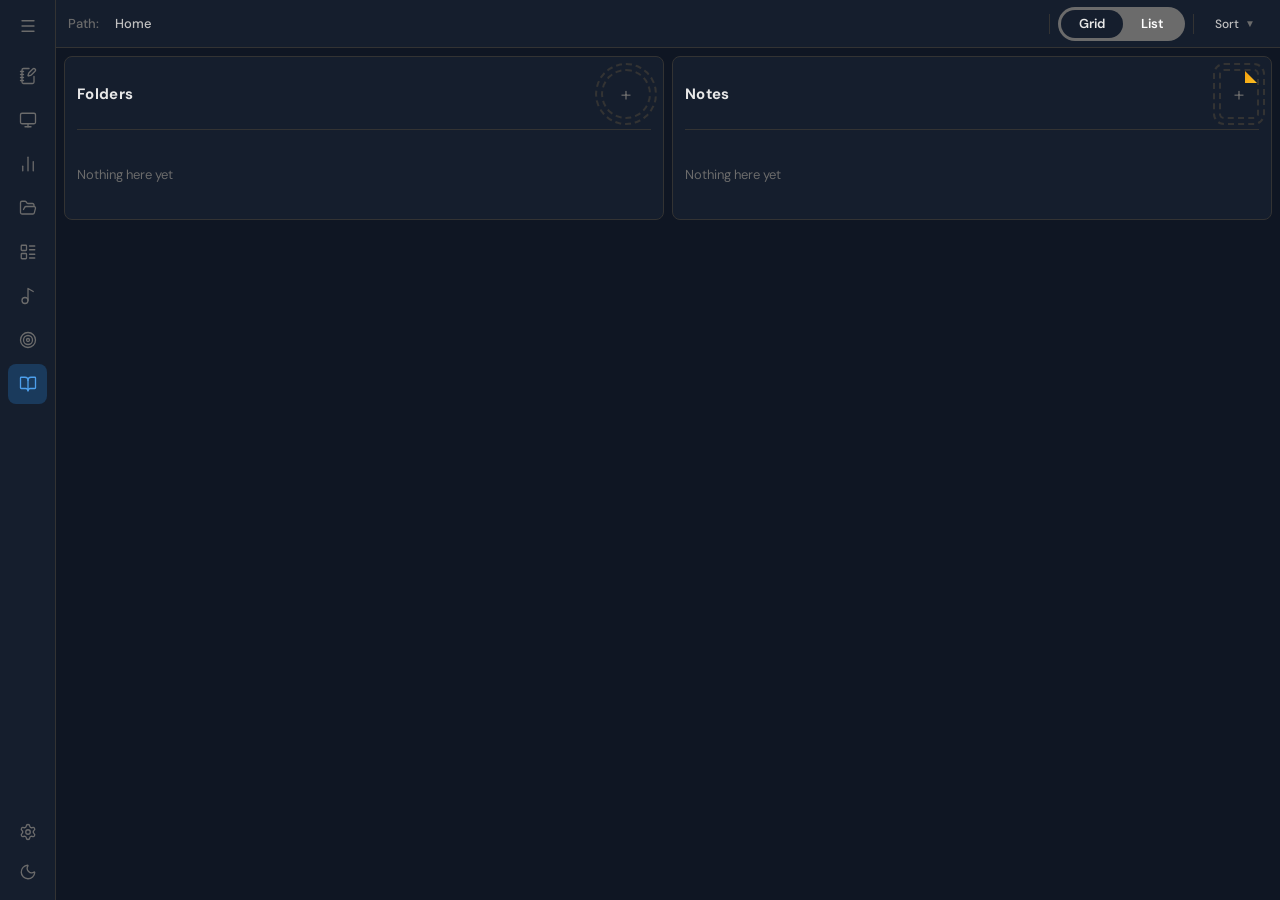
==== commit 6adfc6b7: "Smart Desk: two-section layout (Files + Playlists), purple corner for playlists" ====
--- a/index.html
+++ b/index.html
@@ -258,20 +258,39 @@
 
         <!-- Content -->
         <div class="content-area sd-content-area" id="sdContentArea">
-            <div class="section-block">
-                <div class="section-header-row">
-                    <span class="section-label">Notes</span>
-                    <div style="display:flex;align-items:center;gap:16px;">
-                        <div class="sd-action-btn add" onclick="sdShowAddModal()" title="Add Files to Smart Desk">
-                            <div class="section-add-rect">+</div>
+            <div class="sd-sections-row">
+                <!-- FILES SECTION -->
+                <div class="section-block">
+                    <div class="section-header-row">
+                        <span class="section-label">Files</span>
+                        <div style="display:flex;align-items:center;gap:16px;">
+                            <div class="sd-action-btn add" onclick="sdShowAddModal('files')" title="Add Files">
+                                <div class="section-add-rect">+</div>
+                            </div>
+                            <div class="sd-action-btn remove" onclick="sdShowRemoveModal('files')" title="Remove Files">
+                                <div class="section-add-rect sd-remove-rect">−</div>
+                            </div>
                         </div>
-                        <div class="sd-action-btn remove" onclick="sdShowRemoveModal()" title="Remove Files from Smart Desk">
-                            <div class="section-add-rect sd-remove-rect">−</div>
+                    </div>
+                    <div class="items-grid" id="sdFilesGrid"></div>
+                    <div class="items-list" id="sdFilesList" style="display:none;"></div>
+                </div>
+                <!-- PLAYLISTS SECTION -->
+                <div class="section-block">
+                    <div class="section-header-row">
+                        <span class="section-label">Playlists</span>
+                        <div style="display:flex;align-items:center;gap:16px;">
+                            <div class="sd-action-btn add" onclick="sdShowAddModal('playlists')" title="Add Playlists">
+                                <div class="section-add-rect">+</div>
+                            </div>
+                            <div class="sd-action-btn remove" onclick="sdShowRemoveModal('playlists')" title="Remove Playlists">
+                                <div class="section-add-rect sd-remove-rect">−</div>
+                            </div>
                         </div>
                     </div>
-                </div>
-                <div class="items-grid" id="sdFilesGrid"></div>
-                <div class="items-list" id="sdFilesList" style="display:none;"></div>
+                    <div class="items-grid" id="sdPlaylistsGrid"></div>
+                    <div class="items-list" id="sdPlaylistsList" style="display:none;"></div>
+                </div>
             </div>
         </div>
     </div>
@@ -655,11 +674,11 @@
     </div>
 </div>
 
-<!-- ===== SMART DESK: ADD FILES MODAL ===== -->
+<!-- ===== SMART DESK: ADD MODAL ===== -->
 <div class="sd-modal-overlay" id="sdAddModal">
     <div class="sd-modal-box">
         <div class="sd-modal-header">
-            <h3>Add Files to Smart Desk</h3>
+            <h3 id="sdAddModalTitle">Add to Smart Desk</h3>
             <button class="sd-modal-close" onclick="sdCloseAddModal()">✕</button>
         </div>
         <div class="sd-modal-body" id="sdAddModalBody"></div>
@@ -670,11 +689,11 @@
     </div>
 </div>
 
-<!-- ===== SMART DESK: REMOVE FILES MODAL ===== -->
+<!-- ===== SMART DESK: REMOVE MODAL ===== -->
 <div class="sd-modal-overlay" id="sdRemoveModal">
     <div class="sd-modal-box">
         <div class="sd-modal-header">
-            <h3>Remove Files from Smart Desk</h3>
+            <h3 id="sdRemoveModalTitle">Remove from Smart Desk</h3>
             <button class="sd-modal-close" onclick="sdCloseRemoveModal()">✕</button>
         </div>
         <div class="sd-modal-body" id="sdRemoveModalBody"></div>
--- a/smart_desk.css
+++ b/smart_desk.css
@@ -251,4 +251,24 @@
 
 .sd-btn-confirm:hover { opacity: 0.88; }
 
-.sd-btn-confirm.remove-confirm { background: #ef4444; }+.sd-btn-confirm.remove-confirm { background: #ef4444; }
+
+/* ===== TWO SECTIONS SIDE BY SIDE ===== */
+.sd-sections-row {
+    display: flex;
+    flex-direction: row;
+    gap: 8px;
+    align-items: flex-start;
+    width: 100%;
+}
+
+.sd-sections-row .section-block {
+    flex: 1;
+    min-width: 0;
+}
+
+/* ===== PLAYLIST CARD — purple folded corner ===== */
+.pl-card .progress-rect-inner::before,
+.pl-card .list-rect-inner::before {
+    background: linear-gradient(135deg, #7c3aed, #a855f7);
+}
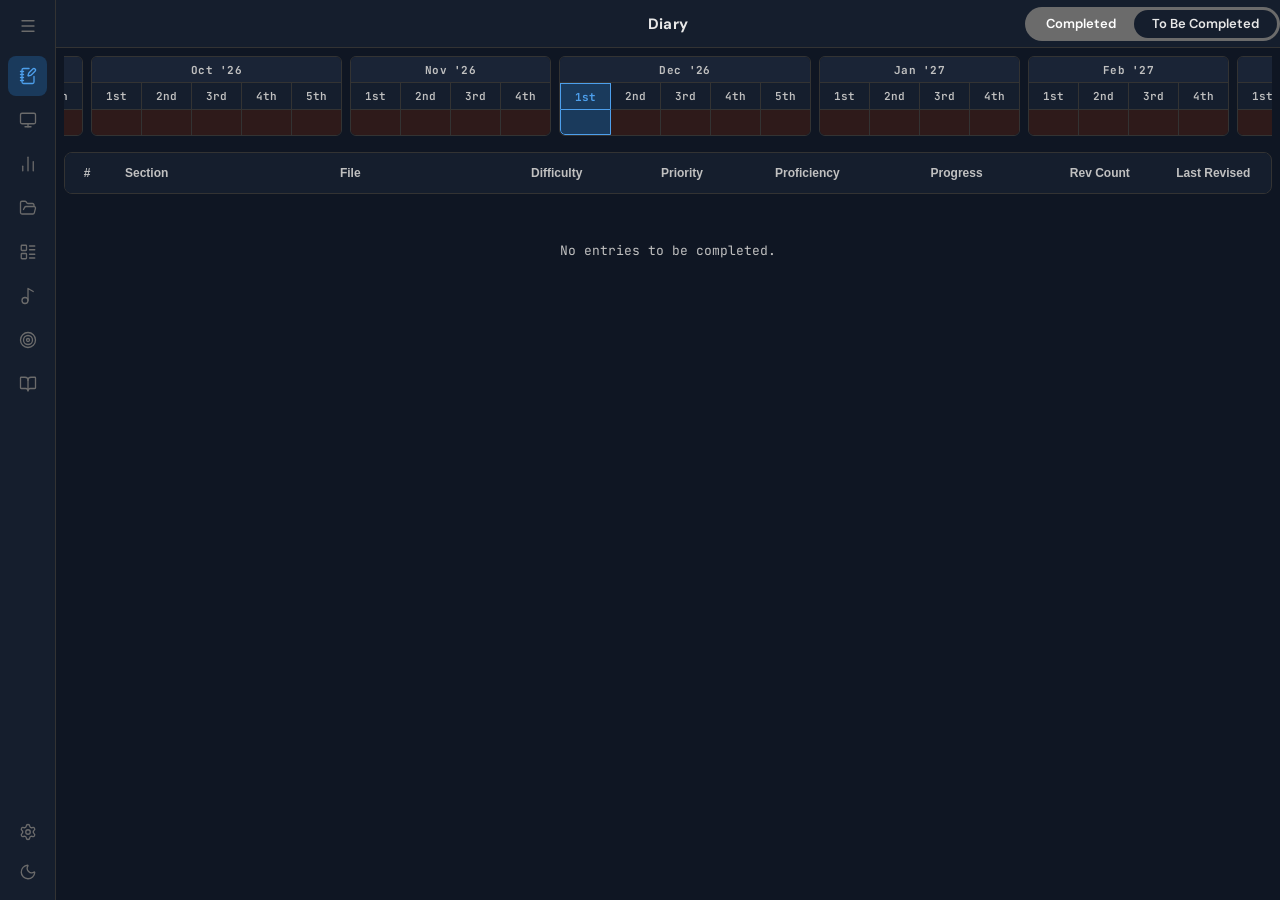
==== commit 4cb54f01: "rename: All Files→Books, Playlists→Collections, File→Book across UI" ====
--- a/index.html
+++ b/index.html
@@ -42,17 +42,17 @@
                     <span class="nav-icon"><i data-lucide="bar-chart-2"></i></span>
                     <span class="nav-text">Dashboard</span>
                 </button>
-                <button class="nav-item" id="navAllFiles" onclick="showAllFiles()" title="All Files">
+                <button class="nav-item" id="navAllFiles" onclick="showAllFiles()" title="Books">
                     <span class="nav-icon"><i data-lucide="folder-open"></i></span>
-                    <span class="nav-text">All Files</span>
+                    <span class="nav-text">Books</span>
                 </button>
                 <button class="nav-item" id="navAllSections" onclick="showAllSections()" title="All Sections">
                     <span class="nav-icon"><i data-lucide="layout-list"></i></span>
                     <span class="nav-text">All Sections</span>
                 </button>
-                <button class="nav-item" id="navPlaylists" onclick="showPlaylists()" title="Playlists">
+                <button class="nav-item" id="navPlaylists" onclick="showPlaylists()" title="Collections">
                     <span class="nav-icon"><i data-lucide="music-2"></i></span>
-                    <span class="nav-text">Playlists</span>
+                    <span class="nav-text">Collections</span>
                 </button>
                 <button class="nav-item" id="navCampaign" onclick="showCampaign()" title="Revision Campaign">
                     <span class="nav-icon"><i data-lucide="target"></i></span>
@@ -262,12 +262,12 @@
                 <!-- FILES SECTION -->
                 <div class="section-block">
                     <div class="section-header-row">
-                        <span class="section-label">Files</span>
+                        <span class="section-label">Books</span>
                         <div style="display:flex;align-items:center;gap:16px;">
-                            <div class="sd-action-btn add" onclick="sdShowAddModal('files')" title="Add Files">
+                            <div class="sd-action-btn add" onclick="sdShowAddModal('files')" title="Add Books">
                                 <div class="section-add-rect">+</div>
                             </div>
-                            <div class="sd-action-btn remove" onclick="sdShowRemoveModal('files')" title="Remove Files">
+                            <div class="sd-action-btn remove" onclick="sdShowRemoveModal('files')" title="Remove Books">
                                 <div class="section-add-rect sd-remove-rect">−</div>
                             </div>
                         </div>
@@ -278,12 +278,12 @@
                 <!-- PLAYLISTS SECTION -->
                 <div class="section-block">
                     <div class="section-header-row">
-                        <span class="section-label">Playlists</span>
+                        <span class="section-label">Collections</span>
                         <div style="display:flex;align-items:center;gap:16px;">
-                            <div class="sd-action-btn add" onclick="sdShowAddModal('playlists')" title="Add Playlists">
+                            <div class="sd-action-btn add" onclick="sdShowAddModal('playlists')" title="Add Collections">
                                 <div class="section-add-rect">+</div>
                             </div>
-                            <div class="sd-action-btn remove" onclick="sdShowRemoveModal('playlists')" title="Remove Playlists">
+                            <div class="sd-action-btn remove" onclick="sdShowRemoveModal('playlists')" title="Remove Collections">
                                 <div class="section-add-rect sd-remove-rect">−</div>
                             </div>
                         </div>
@@ -304,9 +304,9 @@
         </div>
         <!-- Search + Playlist Bar -->
         <div class="as-search-bar">
-            <input type="text" class="as-search-input" id="asSearchInput" placeholder="Search sections or files...">
+            <input type="text" class="as-search-input" id="asSearchInput" placeholder="Search sections or books...">
             <button class="as-create-playlist-btn" id="asCreatePlaylistBtn" onclick="asCreatePlaylist()" disabled title="Select sections first">
-                ＋ ⊞ Playlist
+                ＋ ⊞ Collection
             </button>
         </div>
         <!-- Table + Preview wrapper -->
@@ -506,7 +506,7 @@
     <div class="pl-layer" id="allFilesLayer">
         <div class="sd-top-bar">
             <div style="flex:1;"></div>
-            <span class="sd-top-title">All Files</span>
+            <span class="sd-top-title">Books</span>
             <div class="topbar-right">
                 <div class="topbar-divider"></div>
                 <div class="view-toggle-group">
@@ -531,7 +531,7 @@
         <div class="content-area sd-content-area" id="afContentArea">
             <div class="section-block">
                 <div class="section-header-row">
-                    <span class="section-label">All Files</span>
+                    <span class="section-label">Books</span>
                 </div>
                 <div class="items-grid" id="afFilesGrid"></div>
                 <div class="items-list" id="afFilesList" style="display:none;"></div>
@@ -545,7 +545,7 @@
         <!-- Top bar: same as Smart Desk -->
         <div class="sd-top-bar">
             <div style="flex:1;"></div>
-            <span class="sd-top-title">Playlists</span>
+            <span class="sd-top-title">Collections</span>
             <div class="topbar-right">
                 <div class="topbar-divider"></div>
                 <div class="view-toggle-group">
@@ -572,7 +572,7 @@
         <div class="content-area sd-content-area" id="plContentArea">
             <div class="section-block">
                 <div class="section-header-row">
-                    <span class="section-label">Playlists</span>
+                    <span class="section-label">Collections</span>
                 </div>
                 <div class="items-grid" id="plFilesGrid"></div>
                 <div class="items-list" id="plFilesList" style="display:none;"></div>
@@ -625,11 +625,11 @@
 <div class="modal-overlay" id="addFileModal">
     <div class="modal-box">
         <div class="modal-header">
-            <h3>New Notes File</h3>
+            <h3>New Book</h3>
             <button class="modal-close" onclick="closeModal('addFileModal')">✕</button>
         </div>
         <div class="modal-body">
-            <input type="text" class="modal-input" id="fileNameInput" placeholder="File name..." maxlength="50">
+            <input type="text" class="modal-input" id="fileNameInput" placeholder="Book name..." maxlength="50">
         </div>
         <div class="modal-footer">
             <button class="btn-cancel" onclick="closeModal('addFileModal')">Cancel</button>
@@ -726,7 +726,7 @@
 <div class="cp-modal-overlay" id="cpAddItemModal">
     <div class="cp-modal-box wide">
         <div class="cp-modal-header">
-            <h3>Add Files / Playlists</h3>
+            <h3>Add Books / Collections</h3>
             <button class="cp-modal-close" onclick="cpCloseAddItemModal()">✕</button>
         </div>
         <div class="cp-modal-body">
--- a/main_page_index.css
+++ b/main_page_index.css
@@ -37,6 +37,8 @@
     padding: 8px;
     transition: width 0.2s ease;
     overflow: hidden;
+    position: relative;
+    z-index: 9999;
 }
 
 .sidebar.collapsed {
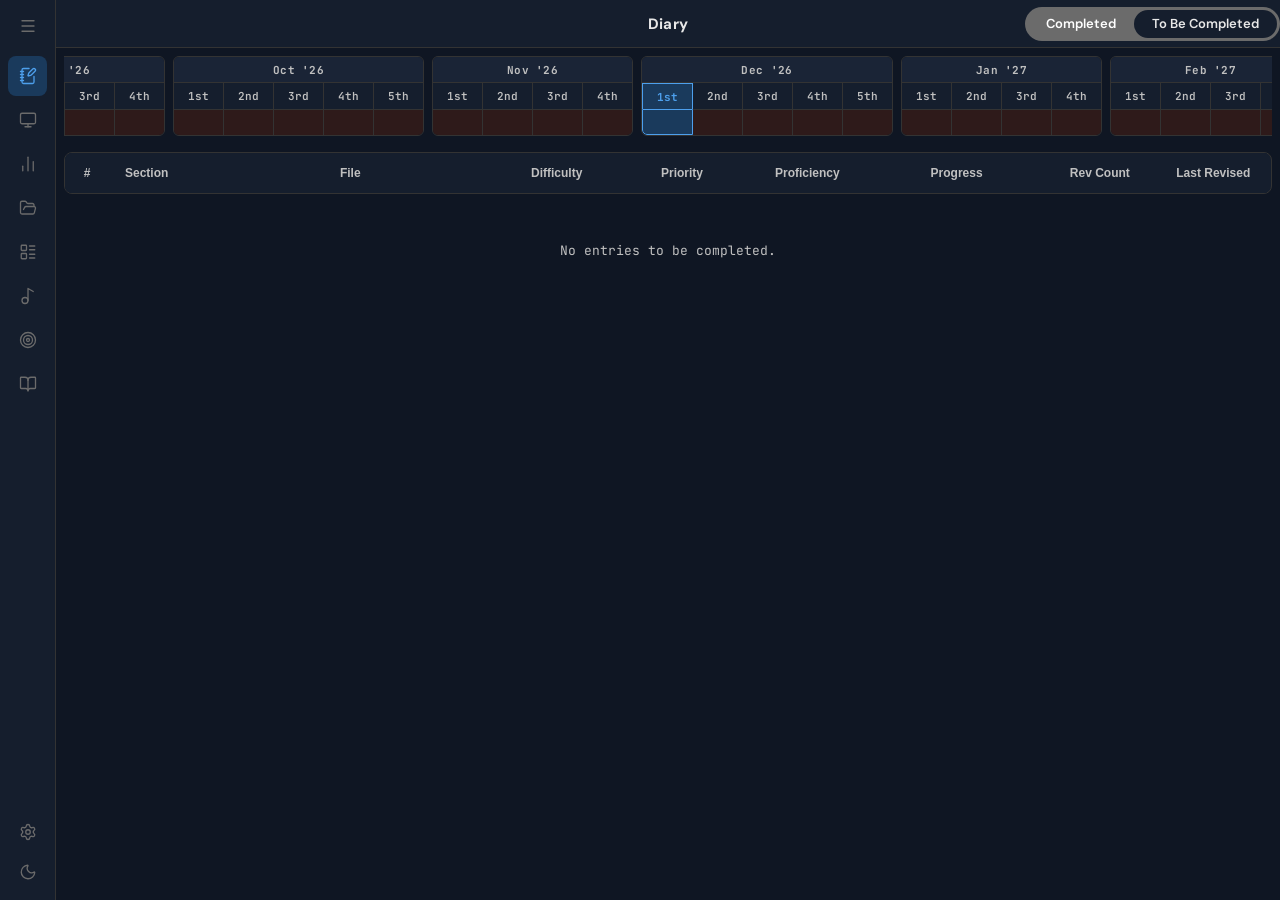
==== commit 0315d62d: "rename: Notes→Books, Add Note→Add Book in library and smart desk" ====
--- a/index.html
+++ b/index.html
@@ -131,8 +131,8 @@
                     </div>
                     <div class="section-block">
                         <div class="section-header-row">
-                            <span class="section-label">Notes</span>
-                            <div class="section-add-btn" onclick="showAddFileModal()" title="Add Note">
+                            <span class="section-label">Books</span>
+                            <div class="section-add-btn" onclick="showAddFileModal()" title="Add Book">
                                 <div class="section-add-rect">+</div>
                             </div>
                         </div>
@@ -153,8 +153,8 @@
                     </div>
                     <div class="section-block">
                         <div class="section-header-row">
-                            <span class="section-label">Notes</span>
-                            <div class="section-add-btn" onclick="showAddFileModal()" title="Add Note">
+                            <span class="section-label">Books</span>
+                            <div class="section-add-btn" onclick="showAddFileModal()" title="Add Book">
                                 <div class="section-add-rect">+</div>
                             </div>
                         </div>
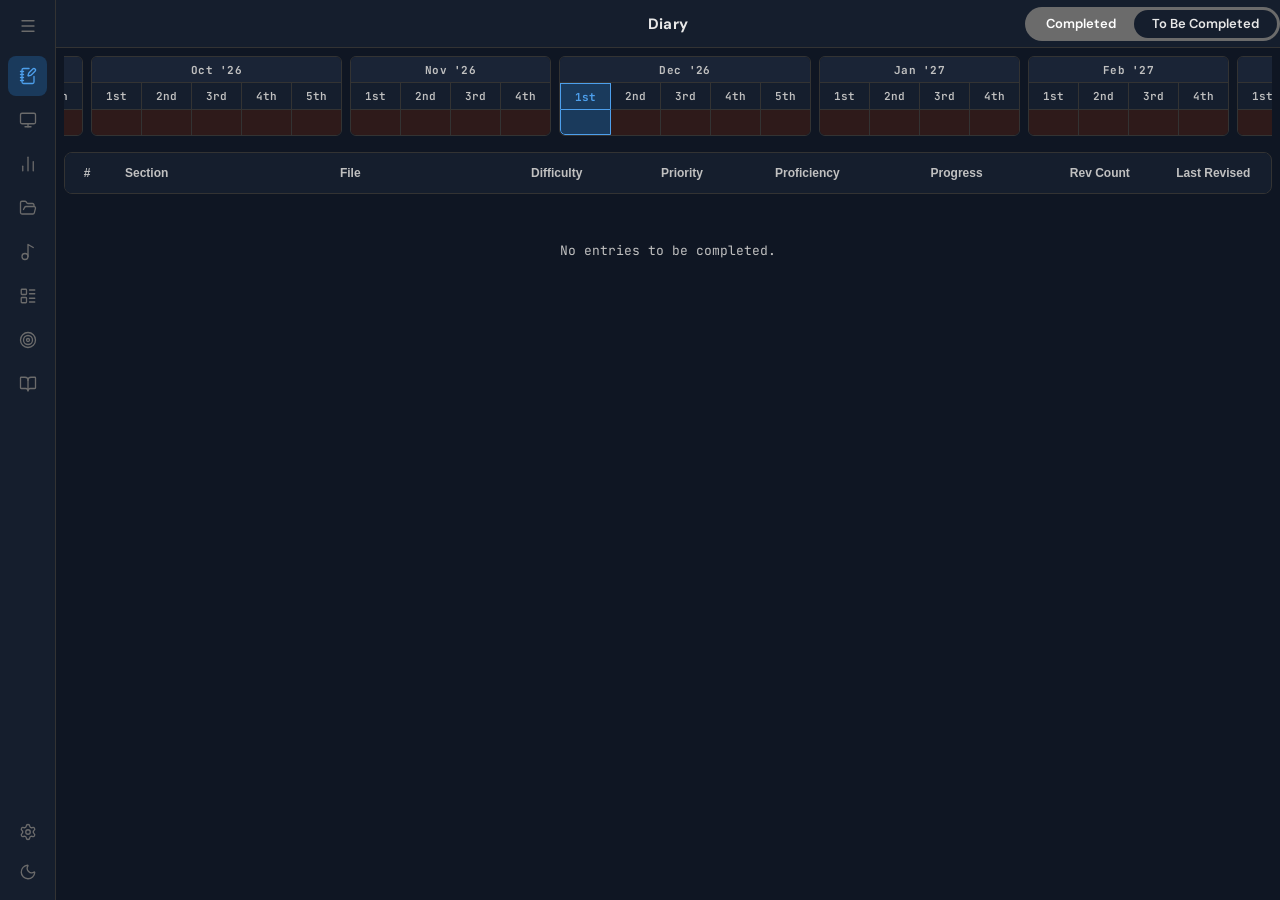
==== commit 1030ccb3: "reorder: Books → Collections → All Sections in sidebar nav" ====
--- a/index.html
+++ b/index.html
@@ -46,13 +46,13 @@
                     <span class="nav-icon"><i data-lucide="folder-open"></i></span>
                     <span class="nav-text">Books</span>
                 </button>
+                <button class="nav-item" id="navPlaylists" onclick="showPlaylists()" title="Collections">
+                    <span class="nav-icon"><i data-lucide="music-2"></i></span>
+                    <span class="nav-text">Collections</span>
+                </button>
                 <button class="nav-item" id="navAllSections" onclick="showAllSections()" title="All Sections">
                     <span class="nav-icon"><i data-lucide="layout-list"></i></span>
                     <span class="nav-text">All Sections</span>
-                </button>
-                <button class="nav-item" id="navPlaylists" onclick="showPlaylists()" title="Collections">
-                    <span class="nav-icon"><i data-lucide="music-2"></i></span>
-                    <span class="nav-text">Collections</span>
                 </button>
                 <button class="nav-item" id="navCampaign" onclick="showCampaign()" title="Revision Campaign">
                     <span class="nav-icon"><i data-lucide="target"></i></span>
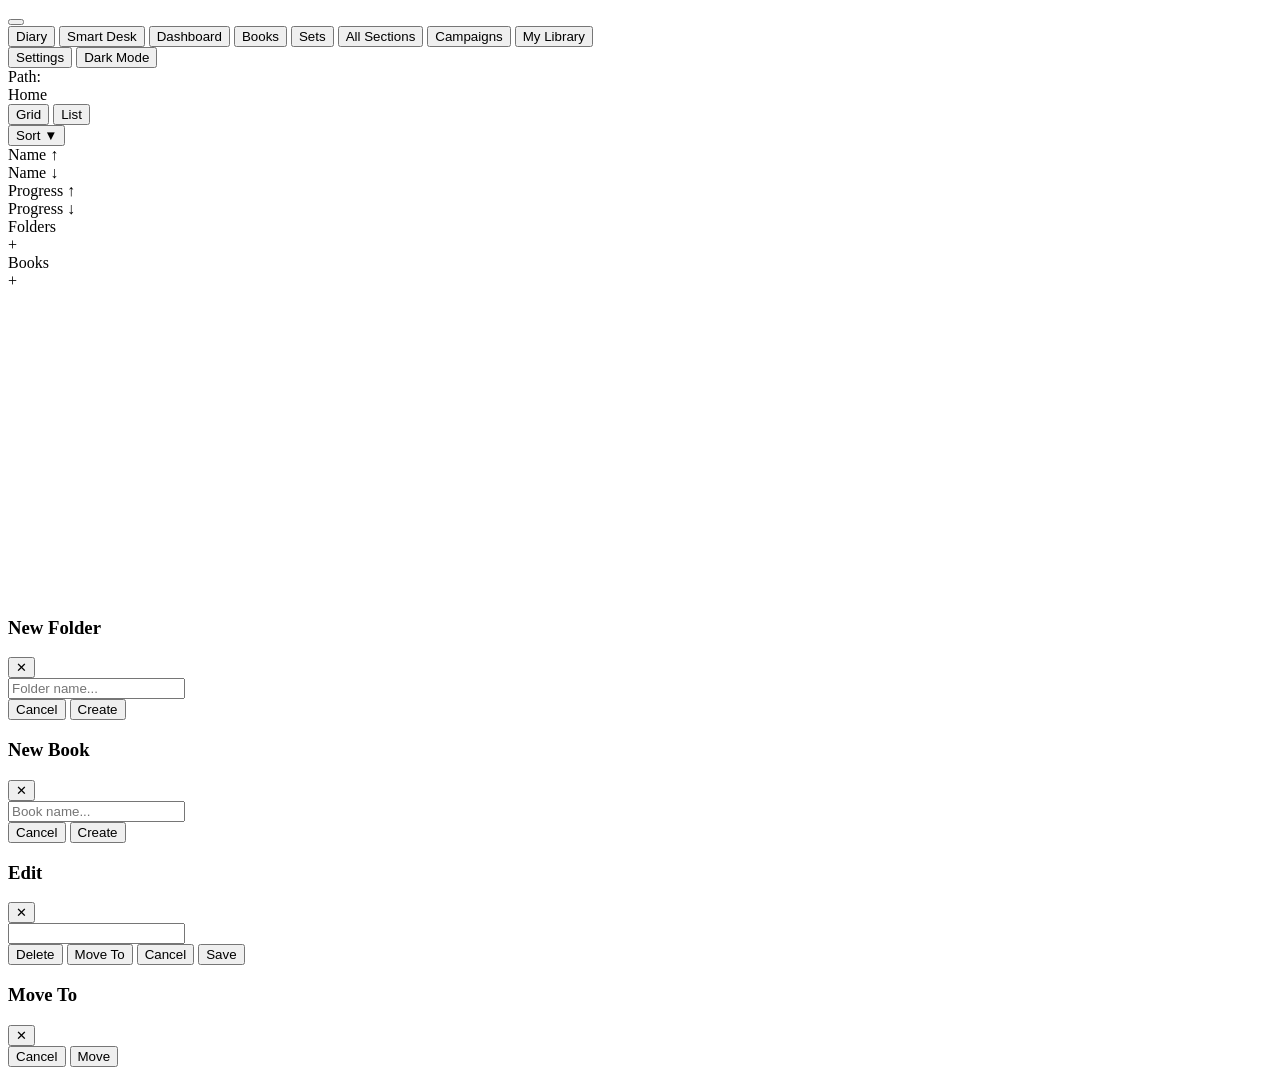
==== commit 08a7cf12: "Remove dead references to deleted main_page_index.css and .js" ====
--- a/index.html
+++ b/index.html
@@ -9,7 +9,6 @@
     <script>if('serviceWorker' in navigator) navigator.serviceWorker.register('sw.js');</script>
     <link rel="stylesheet" href="theme.css">
 
-    <link rel="stylesheet" href="main_page_index.css">
     <link rel="stylesheet" href="heatmap.css">
     <link rel="stylesheet" href="graphs.css">
     <link rel="stylesheet" href="smart_desk.css">
@@ -46,9 +45,9 @@
                     <span class="nav-icon"><i data-lucide="folder-open"></i></span>
                     <span class="nav-text">Books</span>
                 </button>
-                <button class="nav-item" id="navPlaylists" onclick="showPlaylists()" title="Collections">
+                <button class="nav-item" id="navPlaylists" onclick="showPlaylists()" title="Sets">
                     <span class="nav-icon"><i data-lucide="music-2"></i></span>
-                    <span class="nav-text">Collections</span>
+                    <span class="nav-text">Sets</span>
                 </button>
                 <button class="nav-item" id="navAllSections" onclick="showAllSections()" title="All Sections">
                     <span class="nav-icon"><i data-lucide="layout-list"></i></span>
@@ -278,12 +277,12 @@
                 <!-- PLAYLISTS SECTION -->
                 <div class="section-block">
                     <div class="section-header-row">
-                        <span class="section-label">Collections</span>
+                        <span class="section-label">Sets</span>
                         <div style="display:flex;align-items:center;gap:16px;">
-                            <div class="sd-action-btn add" onclick="sdShowAddModal('playlists')" title="Add Collections">
+                            <div class="sd-action-btn add" onclick="sdShowAddModal('playlists')" title="Add Sets">
                                 <div class="section-add-rect">+</div>
                             </div>
-                            <div class="sd-action-btn remove" onclick="sdShowRemoveModal('playlists')" title="Remove Collections">
+                            <div class="sd-action-btn remove" onclick="sdShowRemoveModal('playlists')" title="Remove Sets">
                                 <div class="section-add-rect sd-remove-rect">−</div>
                             </div>
                         </div>
@@ -545,7 +544,7 @@
         <!-- Top bar: same as Smart Desk -->
         <div class="sd-top-bar">
             <div style="flex:1;"></div>
-            <span class="sd-top-title">Collections</span>
+            <span class="sd-top-title">Sets</span>
             <div class="topbar-right">
                 <div class="topbar-divider"></div>
                 <div class="view-toggle-group">
@@ -572,7 +571,7 @@
         <div class="content-area sd-content-area" id="plContentArea">
             <div class="section-block">
                 <div class="section-header-row">
-                    <span class="section-label">Collections</span>
+                    <span class="section-label">Sets</span>
                 </div>
                 <div class="items-grid" id="plFilesGrid"></div>
                 <div class="items-list" id="plFilesList" style="display:none;"></div>
@@ -726,7 +725,7 @@
 <div class="cp-modal-overlay" id="cpAddItemModal">
     <div class="cp-modal-box wide">
         <div class="cp-modal-header">
-            <h3>Add Books / Collections</h3>
+            <h3>Add Books / Sets</h3>
             <button class="cp-modal-close" onclick="cpCloseAddItemModal()">✕</button>
         </div>
         <div class="cp-modal-body">
@@ -764,7 +763,6 @@
 
 <script src="libs/lucide.min.js"></script>
 <script src="supabase_sync.js"></script>
-<script src="main_page_index.js"></script>
 <script src="smart_desk.js"></script>
 <script src="allsections.js"></script>
 <script src="series_modal.js"></script>
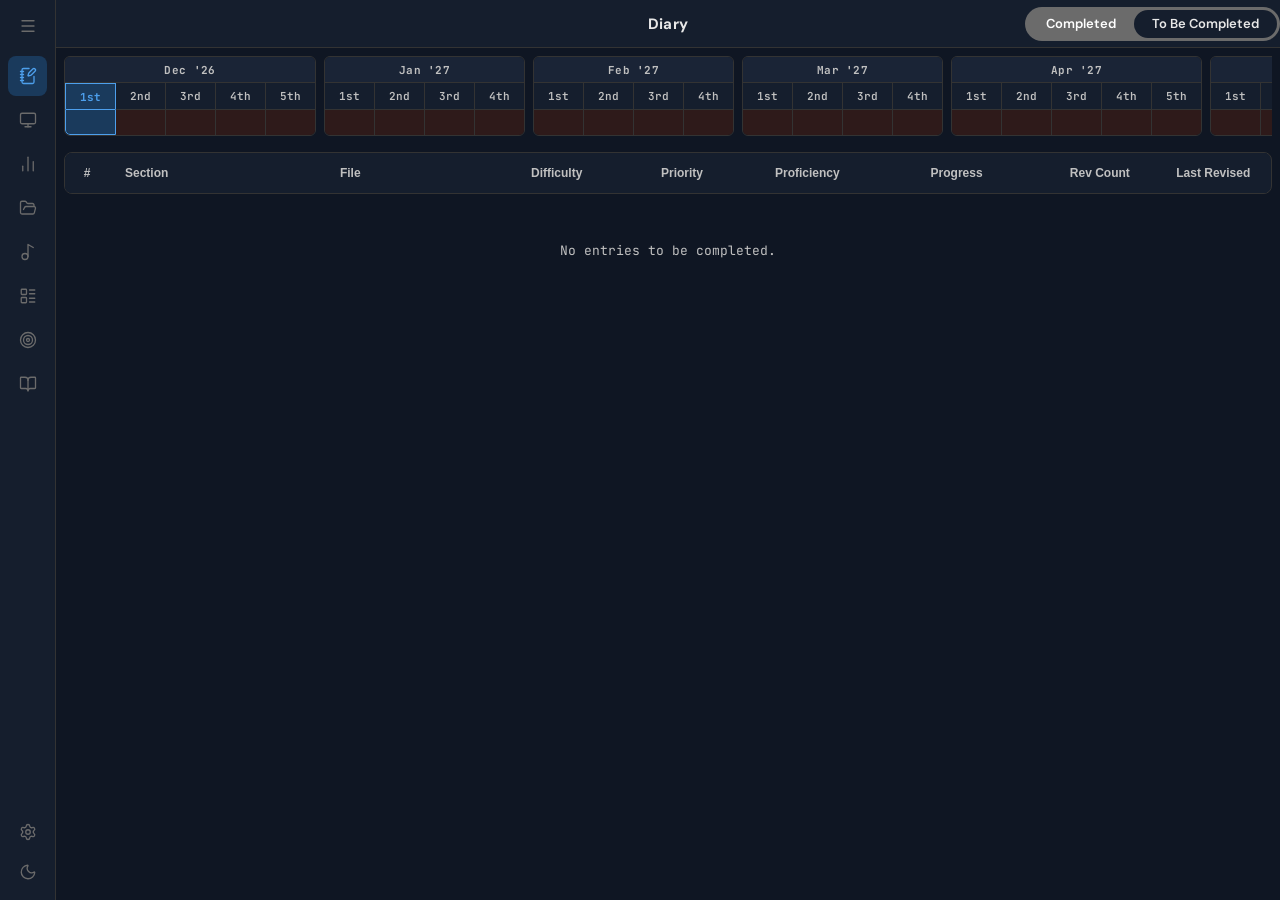
==== commit 163229fc: "Restore main_page_index.js and .css — contained essential sidebar and nav functions" ====
--- a/index.html
+++ b/index.html
@@ -9,6 +9,7 @@
     <script>if('serviceWorker' in navigator) navigator.serviceWorker.register('sw.js');</script>
     <link rel="stylesheet" href="theme.css">
 
+    <link rel="stylesheet" href="main_page_index.css">
     <link rel="stylesheet" href="heatmap.css">
     <link rel="stylesheet" href="graphs.css">
     <link rel="stylesheet" href="smart_desk.css">
@@ -763,6 +764,7 @@
 
 <script src="libs/lucide.min.js"></script>
 <script src="supabase_sync.js"></script>
+<script src="main_page_index.js"></script>
 <script src="smart_desk.js"></script>
 <script src="allsections.js"></script>
 <script src="series_modal.js"></script>
--- a/main_page_index.css
+++ b/main_page_index.css
@@ -0,0 +1,979 @@
+/* main_page_index.css */
+
+/* ===== IMPORT THEME ===== */
+@import url('https://fonts.googleapis.com/css2?family=DM+Sans:wght@400;500;600;700&display=swap');
+
+/* ===== RESET ===== */
+*, *::before, *::after { margin: 0; padding: 0; box-sizing: border-box; }
+
+body {
+    font-family: 'DM Sans', -apple-system, sans-serif;
+    background: var(--bg-app);
+    color: var(--text-secondary);
+    height: 100vh;
+    overflow: hidden;
+    transition: background 0.2s ease, color 0.2s ease;
+}
+
+button { cursor: pointer; border: none; background: none; font-family: inherit; }
+input  { font-family: inherit; }
+
+/* ===== APP LAYOUT ===== */
+.app-layout {
+    display: flex;
+    height: 100vh;
+    overflow: hidden;
+}
+
+/* ===== SIDEBAR ===== */
+.sidebar {
+    width: 220px;
+    flex-shrink: 0;
+    background: var(--bg-primary);
+    border-right: 1px solid var(--border-default);
+    display: flex;
+    flex-direction: column;
+    justify-content: space-between;
+    padding: 8px;
+    transition: width 0.2s ease;
+    overflow: hidden;
+    position: relative;
+    z-index: 9999;
+}
+
+.sidebar.collapsed {
+    width: 56px;
+}
+
+.sidebar-top {
+    display: flex;
+    flex-direction: column;
+    gap: 4px;
+    overflow-y: auto;
+    flex: 1;
+}
+
+.sidebar-top::-webkit-scrollbar { width: 3px; }
+.sidebar-top::-webkit-scrollbar-thumb { background: var(--scrollbar-thumb); border-radius: 2px; }
+
+.sidebar-bottom {
+    display: flex;
+    flex-direction: column;
+}
+
+/* Toggle button */
+.sidebar-toggle {
+    width: 100%;
+    height: 40px;
+    border-radius: 8px;
+    display: flex;
+    align-items: center;
+    justify-content: flex-start;
+    padding: 0 10px;
+    gap: 10px;
+    color: var(--text-muted);
+    transition: all 0.15s ease;
+    margin-bottom: 4px;
+}
+
+.sidebar-toggle:hover {
+    background: var(--bg-hover);
+    color: var(--text-primary);
+}
+
+.toggle-icon {
+    font-size: 16px;
+    flex-shrink: 0;
+}
+
+/* Nav items */
+.sidebar-nav {
+    display: flex;
+    flex-direction: column;
+    gap: 4px;
+}
+
+.nav-item {
+    width: 100%;
+    height: 40px;
+    border-radius: 8px;
+    display: flex;
+    align-items: center;
+    gap: 10px;
+    padding: 0 10px;
+    font-size: 13px;
+    font-weight: 500;
+    color: var(--text-muted);
+    transition: all 0.15s ease;
+    white-space: nowrap;
+    overflow: hidden;
+    flex-shrink: 0;
+}
+
+.nav-item:hover {
+    background: var(--bg-hover);
+    color: var(--text-primary);
+}
+
+.nav-item.active {
+    background: var(--bg-active);
+    color: var(--accent-blue);
+}
+
+.nav-icon {
+    font-size: 16px;
+    flex-shrink: 0;
+    width: 20px;
+    text-align: center;
+    display: flex;
+    align-items: center;
+    justify-content: center;
+}
+
+.nav-icon svg,
+.toggle-icon svg {
+    width: 18px;
+    height: 18px;
+    stroke-width: 1.75;
+    flex-shrink: 0;
+}
+
+.nav-text {
+    transition: opacity 0.15s ease, width 0.2s ease;
+    overflow: hidden;
+}
+
+/* Collapsed state */
+.sidebar.collapsed .nav-text {
+    opacity: 0;
+    width: 0;
+    pointer-events: none;
+}
+
+.sidebar.collapsed .sidebar-toggle {
+    justify-content: center;
+    padding: 0;
+}
+
+.sidebar.collapsed .nav-item {
+    justify-content: center;
+    padding: 0;
+    gap: 0;
+}
+
+/* ===== MAIN WRAPPER ===== */
+.main-wrapper {
+    flex: 1;
+    min-width: 0;
+    position: relative;
+    overflow: hidden;
+}
+
+/* ===== MAIN PAGE ===== */
+.main-page {
+    width: 100%;
+    height: 100vh;
+    display: none;
+    flex-direction: column;
+    gap: 8px;
+    padding: 0 0 8px 0;
+    overflow: hidden;
+    transition: opacity 0.2s ease;
+}
+
+.main-page.active {
+    display: flex;
+}
+
+/* ===== TOP BAR ===== */
+.top-bar {
+    height: 48px;
+    display: flex;
+    align-items: center;
+    flex-shrink: 0;
+    background: var(--bg-primary);
+    border-bottom: 1px solid var(--border-default);
+}
+
+.path-label {
+    height: 100%;
+    padding: 0 12px;
+    display: flex;
+    align-items: center;
+    font-size: 13px;
+    font-weight: 500;
+    color: var(--text-muted);
+    white-space: nowrap;
+    flex-shrink: 0;
+}
+
+.breadcrumb-cell {
+    flex: 1;
+    height: 100%;
+    display: flex;
+    align-items: center;
+    padding: 0 4px;
+    min-width: 0;
+    overflow: hidden;
+}
+
+.breadcrumb-path {
+    font-size: 13px;
+    font-weight: 500;
+    color: var(--text-secondary);
+    white-space: nowrap;
+    overflow: hidden;
+    text-overflow: ellipsis;
+}
+
+.breadcrumb-item {
+    color: var(--accent-blue);
+    cursor: pointer;
+    transition: opacity 0.15s ease;
+}
+
+.breadcrumb-item:hover { opacity: 0.75; text-decoration: underline; }
+
+/* divider between breadcrumb and right controls */
+.topbar-divider {
+    width: 1px;
+    height: 20px;
+    background: var(--border-default);
+    flex-shrink: 0;
+    margin: 0 4px;
+}
+
+.topbar-right {
+    display: flex;
+    align-items: center;
+    flex-shrink: 0;
+    height: 100%;
+    padding: 0 12px;
+    gap: 4px;
+}
+
+.view-toggle-group {
+    display: flex;
+    align-items: center;
+    background: var(--text-muted);
+    border-radius: 50px;
+    padding: 3px;
+    gap: 0;
+}
+
+.view-toggle-btn {
+    height: 28px;
+    padding: 0 18px;
+    border-radius: 50px;
+    border: none;
+    font-size: 13px;
+    font-weight: 600;
+    cursor: pointer;
+    transition: all 0.2s ease;
+    background: transparent;
+    color: white;
+    white-space: nowrap;
+}
+
+.view-toggle-btn.active {
+    background: var(--bg-primary);
+    color: var(--text-primary);
+}
+
+/* sort divider */
+.topbar-sort-divider {
+    width: 1px;
+    height: 20px;
+    background: var(--border-default);
+    flex-shrink: 0;
+    margin: 0 4px;
+}
+
+/* Topbar dropdowns */
+.view-dropdown,
+.sort-dropdown {
+    position: relative;
+}
+
+.topbar-btn {
+    height: 28px;
+    padding: 0 12px;
+    background: transparent;
+    border: 1px solid transparent;
+    border-radius: 6px;
+    font-size: 12px;
+    font-weight: 500;
+    color: var(--text-secondary);
+    display: flex;
+    align-items: center;
+    gap: 6px;
+    transition: all 0.15s ease;
+    white-space: nowrap;
+    cursor: pointer;
+}
+
+.topbar-btn:hover {
+    background: var(--bg-hover);
+}
+
+.arrow { font-size: 10px; color: var(--text-muted); }
+
+.dropdown-menu {
+    position: absolute;
+    top: calc(100% + 4px);
+    right: 0;
+    background: var(--bg-primary);
+    border: 1px solid var(--border-default);
+    border-radius: 8px;
+    box-shadow: var(--shadow-md);
+    z-index: 100;
+    overflow: hidden;
+    opacity: 0;
+    visibility: hidden;
+    transform: translateY(-4px);
+    transition: all 0.15s ease;
+    min-width: 140px;
+}
+
+.view-dropdown.active .dropdown-menu,
+.sort-dropdown.active .dropdown-menu {
+    opacity: 1;
+    visibility: visible;
+    transform: translateY(0);
+}
+
+.dropdown-option {
+    height: 36px;
+    padding: 0 12px;
+    display: flex;
+    align-items: center;
+    font-size: 13px;
+    font-weight: 500;
+    color: var(--text-secondary);
+    cursor: pointer;
+    transition: background 0.15s ease;
+}
+
+.dropdown-option:hover {
+    background: var(--bg-hover);
+    color: var(--text-primary);
+}
+
+/* ===== CONTENT AREA ===== */
+.content-area {
+    flex: 1;
+    min-height: 0;
+    overflow-y: auto;
+    display: flex;
+    flex-direction: column;
+    gap: 8px;
+    padding: 0 8px;
+}
+
+.content-area::-webkit-scrollbar { width: 4px; }
+.content-area::-webkit-scrollbar-thumb { background: var(--scrollbar-thumb); border-radius: 2px; }
+
+.grid-view-container,
+.list-view-container {
+    display: flex;
+    flex-direction: row;
+    gap: 8px;
+    align-items: flex-start;
+}
+
+.grid-view-container .section-block,
+.list-view-container .section-block {
+    flex: 1;
+    min-width: 0;
+}
+
+.section-block {
+    background: var(--bg-primary);
+    border: 1px solid var(--border-default);
+    border-radius: 8px;
+    padding: 12px;
+}
+
+.section-header-row {
+    display: flex;
+    align-items: center;
+    justify-content: space-between;
+    margin-bottom: 12px;
+    padding-bottom: 10px;
+    border-bottom: 1px solid var(--border-default);
+}
+
+.section-label {
+    font-size: 15px;
+    font-weight: 700;
+    color: var(--text-primary);
+    letter-spacing: 0.3px;
+}
+
+/* Add button — shared */
+.section-add-btn {
+    cursor: pointer;
+    display: flex;
+    align-items: center;
+    justify-content: center;
+}
+
+/* Circle shape for folders — double border via outline */
+.section-add-circle {
+    width: 50px;
+    height: 50px;
+    border-radius: 50%;
+    border: 2px dashed var(--border-default);
+    outline: 2px dashed var(--border-default);
+    outline-offset: 4px;
+    display: flex;
+    align-items: center;
+    justify-content: center;
+    font-size: 20px;
+    font-weight: 300;
+    color: var(--text-muted);
+    transition: all 0.15s ease;
+}
+
+.section-add-btn:hover .section-add-circle {
+    border-color: var(--accent-blue);
+    outline-color: var(--accent-blue);
+    background: var(--bg-active);
+    color: var(--accent-blue);
+}
+
+/* Rectangle shape for notes — double border + folded corner */
+.section-add-rect {
+    width: 40px;
+    height: 50px;
+    border-radius: 5px;
+    border: 2px dashed var(--border-default);
+    outline: 2px dashed var(--border-default);
+    outline-offset: 4px;
+    display: flex;
+    align-items: center;
+    justify-content: center;
+    font-size: 20px;
+    font-weight: 300;
+    color: var(--text-muted);
+    transition: all 0.15s ease;
+    position: relative;
+    overflow: visible;
+}
+
+.section-add-rect::before {
+    content: '';
+    position: absolute;
+    top: 0; right: 0;
+    width: 12px; height: 12px;
+    background: linear-gradient(135deg, #f59e0b, #fbbf24);
+    clip-path: polygon(0 0, 0 100%, 100% 100%);
+    border-radius: 0 3px 0 0;
+}
+
+.section-add-btn:hover .section-add-rect {
+    border-color: var(--accent-blue);
+    outline-color: var(--accent-blue);
+    background: var(--bg-active);
+    color: var(--accent-blue);
+}
+
+/* ===== GRID VIEW ===== */
+.items-grid {
+    display: flex;
+    flex-wrap: wrap;
+    gap: 16px;
+}
+
+/* ===== GRID ITEM ===== */
+.grid-item {
+    display: flex;
+    flex-direction: column;
+    align-items: center;
+    gap: 6px;
+    cursor: pointer;
+    position: relative;
+}
+
+/* FOLDER — circle */
+.progress-circle {
+    width: 80px;
+    height: 80px;
+    border-radius: 50%;
+    padding: 10px;
+    position: relative;
+    transition: transform 0.15s ease, filter 0.15s ease;
+}
+
+.progress-circle-inner {
+    width: 100%;
+    height: 100%;
+    border-radius: 50%;
+    background: var(--bg-primary);
+    display: flex;
+    align-items: center;
+    justify-content: center;
+    font-size: 11px;
+    font-weight: 700;
+}
+
+/* FILE — rectangle */
+.progress-rect {
+    width: 64px;
+    height: 80px;
+    border-radius: 6px;
+    padding: 10px;
+    position: relative;
+    transition: transform 0.15s ease, filter 0.15s ease;
+}
+
+.progress-rect-inner {
+    width: 100%;
+    height: 100%;
+    border-radius: 3px;
+    background: var(--bg-primary);
+    display: flex;
+    align-items: center;
+    justify-content: center;
+    font-size: 11px;
+    font-weight: 700;
+    position: relative;
+    overflow: hidden;
+}
+
+/* folded corner */
+.progress-rect-inner::before {
+    content: '';
+    position: absolute;
+    top: 0; right: 0;
+    width: 15px; height: 15px;
+    background: linear-gradient(135deg, #f59e0b, #fbbf24);
+    clip-path: polygon(0 0, 0 100%, 100% 100%);
+}
+
+.grid-item:hover .progress-circle,
+.grid-item:hover .progress-rect {
+    transform: scale(1.08);
+    filter: brightness(1.1);
+}
+
+.grid-item-name {
+    font-size: 11px;
+    font-weight: 500;
+    color: var(--text-secondary);
+    text-align: center;
+    max-width: 72px;
+    overflow: hidden;
+    text-overflow: ellipsis;
+    white-space: nowrap;
+}
+
+/* Edit button */
+.grid-edit-btn {
+    position: absolute;
+    top: -6px;
+    right: -6px;
+    width: 20px;
+    height: 20px;
+    border-radius: 50%;
+    background: var(--accent-blue);
+    color: white;
+    font-size: 10px;
+    display: flex;
+    align-items: center;
+    justify-content: center;
+    opacity: 0;
+    transition: opacity 0.15s ease;
+    z-index: 5;
+}
+
+.grid-item:hover .grid-edit-btn { opacity: 1; }
+.grid-edit-btn:hover { background: var(--accent-blue-hover); }
+
+/* ===== PROGRESS COLORS ===== */
+/* Novice 0-25 */
+.p-novice {
+    background: conic-gradient(var(--color-novice) 0deg var(--deg, 0deg), var(--border-default) var(--deg, 0deg) 360deg);
+}
+.p-novice .progress-circle-inner,
+.p-novice .progress-rect-inner { color: var(--color-novice); }
+
+/* AB 26-50 */
+.p-ab {
+    background: conic-gradient(var(--color-ab) 0deg var(--deg, 0deg), var(--border-default) var(--deg, 0deg) 360deg);
+}
+.p-ab .progress-circle-inner,
+.p-ab .progress-rect-inner { color: var(--color-ab); }
+
+/* Competent 51-75 */
+.p-competent {
+    background: conic-gradient(var(--color-competent) 0deg var(--deg, 0deg), var(--border-default) var(--deg, 0deg) 360deg);
+}
+.p-competent .progress-circle-inner,
+.p-competent .progress-rect-inner { color: var(--color-competent); }
+
+/* Proficient 76-100 */
+.p-proficient {
+    background: conic-gradient(var(--color-proficient) 0deg var(--deg, 0deg), var(--border-default) var(--deg, 0deg) 360deg);
+}
+.p-proficient .progress-circle-inner,
+.p-proficient .progress-rect-inner { color: var(--color-proficient); }
+
+/* ===== LIST VIEW ===== */
+.items-list {
+    display: flex;
+    flex-direction: column;
+    gap: 6px;
+}
+
+.list-item {
+    display: grid;
+    grid-template-columns: 48px 1fr 320px 52px 28px;
+    gap: 8px;
+    align-items: center;
+    padding: 4px;
+    border-radius: 6px;
+    cursor: pointer;
+    transition: background 0.15s ease;
+}
+
+.list-item:hover { background: var(--bg-hover); }
+
+/* List icon */
+.list-icon-wrap {
+    display: flex;
+    align-items: center;
+    justify-content: center;
+}
+
+.list-circle {
+    width: 36px;
+    height: 36px;
+    border-radius: 50%;
+    padding: 3px;
+}
+
+.list-circle-inner {
+    width: 100%;
+    height: 100%;
+    border-radius: 50%;
+    background: var(--bg-primary);
+    display: flex;
+    align-items: center;
+    justify-content: center;
+    font-size: 10px;
+    font-weight: 700;
+}
+
+.list-rect {
+    width: 28px;
+    height: 36px;
+    border-radius: 4px;
+    padding: 3px;
+}
+
+.list-rect-inner {
+    width: 100%;
+    height: 100%;
+    border-radius: 2px;
+    background: var(--bg-primary);
+    display: flex;
+    align-items: center;
+    justify-content: center;
+    font-size: 9px;
+    font-weight: 700;
+    position: relative;
+    overflow: hidden;
+}
+
+.list-rect-inner::before {
+    content: '';
+    position: absolute;
+    top: 0; right: 0;
+    width: 7px; height: 7px;
+    background: var(--bg-app);
+    clip-path: polygon(0 0, 0 100%, 100% 100%);
+}
+
+/* List name */
+.list-item-name {
+    font-size: 13px;
+    font-weight: 500;
+    color: var(--text-secondary);
+    overflow: hidden;
+    text-overflow: ellipsis;
+    white-space: nowrap;
+}
+
+/* Progress bar — 4 segments */
+.progress-bar {
+    display: flex;
+    gap: 3px;
+    height: 8px;
+}
+
+.seg {
+    height: 100%;
+    border-radius: 2px;
+    background: var(--border-default);
+    transition: background 0.2s ease;
+}
+
+.seg-1 { flex: 25; }
+.seg-2 { flex: 25; }
+.seg-3 { flex: 25; }
+.seg-4 { flex: 25; }
+
+/* segment fill */
+.seg.fill-novice    { background: var(--color-novice); }
+.seg.fill-ab        { background: var(--color-ab); }
+.seg.fill-competent { background: var(--color-competent); }
+.seg.fill-proficient{ background: var(--color-proficient); }
+
+/* partial fills */
+.seg.partial-novice    { background: linear-gradient(to right, var(--color-novice)    var(--fp,0%), var(--border-default) var(--fp,0%)); }
+.seg.partial-ab        { background: linear-gradient(to right, var(--color-ab)        var(--fp,0%), var(--border-default) var(--fp,0%)); }
+.seg.partial-competent { background: linear-gradient(to right, var(--color-competent) var(--fp,0%), var(--border-default) var(--fp,0%)); }
+.seg.partial-proficient{ background: linear-gradient(to right, var(--color-proficient)var(--fp,0%), var(--border-default) var(--fp,0%)); }
+
+/* List pct */
+.list-pct {
+    font-size: 12px;
+    font-weight: 700;
+    text-align: center;
+}
+
+/* List edit btn */
+.list-edit-btn {
+    width: 24px;
+    height: 24px;
+    border-radius: 50%;
+    background: var(--accent-blue);
+    color: white;
+    font-size: 10px;
+    display: flex;
+    align-items: center;
+    justify-content: center;
+    opacity: 0;
+    transition: opacity 0.15s ease;
+    flex-shrink: 0;
+}
+
+.list-item:hover .list-edit-btn { opacity: 1; }
+
+/* ===== FILE LAYER (IFRAME) ===== */
+.file-layer {
+    position: fixed;
+    inset: 0;
+    background: var(--bg-app);
+    opacity: 0;
+    visibility: hidden;
+    transition: opacity 0.3s ease, visibility 0.3s ease;
+    z-index: 9999;
+}
+
+.file-layer.active {
+    opacity: 1;
+    visibility: visible;
+}
+.file-layer iframe {
+    width: 100%;
+    height: 100%;
+    border: none;
+    display: block;
+}
+
+
+/* ===== SETTINGS LAYER ===== */
+.settings-layer {
+    position: absolute;
+    inset: 0;
+    opacity: 0;
+    visibility: hidden;
+    transition: opacity 0.2s ease, visibility 0.2s ease;
+    z-index: 10;
+}
+.settings-layer.active {
+    opacity: 1;
+    visibility: visible;
+}
+
+/* ===== MODALS ===== */
+.modal-overlay {
+    position: fixed;
+    inset: 0;
+    background: var(--bg-modal-overlay);
+    display: flex;
+    align-items: center;
+    justify-content: center;
+    z-index: 99999;
+    opacity: 0;
+    visibility: hidden;
+    transition: all 0.2s ease;
+}
+
+.modal-overlay.active {
+    opacity: 1;
+    visibility: visible;
+}
+
+.modal-box {
+    width: 400px;
+    background: var(--bg-primary);
+    border: 1px solid var(--border-default);
+    border-radius: 12px;
+    box-shadow: var(--shadow-lg);
+    overflow: hidden;
+    transform: scale(0.96);
+    transition: transform 0.2s ease;
+}
+
+.modal-overlay.active .modal-box {
+    transform: scale(1);
+}
+
+.modal-header {
+    height: 52px;
+    padding: 0 20px;
+    border-bottom: 1px solid var(--border-default);
+    display: flex;
+    align-items: center;
+    justify-content: space-between;
+}
+
+.modal-header h3 {
+    font-size: 15px;
+    font-weight: 600;
+    color: var(--text-primary);
+}
+
+.modal-close {
+    width: 28px;
+    height: 28px;
+    border-radius: 6px;
+    font-size: 14px;
+    color: var(--text-muted);
+    display: flex;
+    align-items: center;
+    justify-content: center;
+    transition: all 0.15s ease;
+}
+
+.modal-close:hover { background: var(--bg-hover); color: var(--text-primary); }
+
+.modal-body {
+    padding: 20px;
+}
+
+.modal-input {
+    width: 100%;
+    height: 40px;
+    padding: 0 12px;
+    background: var(--bg-secondary);
+    border: 1px solid var(--border-default);
+    border-radius: 8px;
+    font-size: 13px;
+    color: var(--text-primary);
+    outline: none;
+    transition: border-color 0.15s ease;
+}
+
+.modal-input:focus {
+    border-color: var(--accent-blue);
+    box-shadow: 0 0 0 3px rgba(59,130,246,0.15);
+}
+
+.modal-footer {
+    height: 56px;
+    padding: 0 20px;
+    border-top: 1px solid var(--border-default);
+    display: flex;
+    align-items: center;
+    justify-content: flex-end;
+    gap: 8px;
+}
+
+.btn-cancel, .btn-save, .btn-delete, .btn-move {
+    height: 36px;
+    padding: 0 16px;
+    border-radius: 8px;
+    font-size: 13px;
+    font-weight: 500;
+    transition: all 0.15s ease;
+}
+
+.btn-cancel {
+    background: transparent;
+    border: 1px solid var(--border-default);
+    color: var(--text-muted);
+}
+.btn-cancel:hover { background: var(--bg-hover); }
+
+.btn-save {
+    background: var(--accent-blue);
+    border: 1px solid var(--accent-blue);
+    color: white;
+}
+.btn-save:hover { background: var(--accent-blue-hover); }
+
+.btn-delete {
+    background: transparent;
+    border: 1px solid var(--accent-red);
+    color: var(--accent-red);
+    margin-right: auto;
+}
+.btn-delete:hover { background: var(--bg-danger-soft); }
+
+.btn-move {
+    background: transparent;
+    border: 1px solid var(--accent-blue);
+    color: var(--accent-blue);
+}
+.btn-move:hover { background: rgba(59, 130, 246, 0.1); }
+
+/* Folder Tree */
+.folder-tree {
+    max-height: 400px;
+    overflow-y: auto;
+}
+
+.folder-item {
+    padding: 8px 12px;
+    cursor: pointer;
+    border-radius: 6px;
+    margin: 2px 0;
+    font-size: 13px;
+    color: var(--text-secondary);
+    transition: all 0.15s ease;
+    user-select: none;
+}
+
+.folder-item:hover {
+    background: var(--bg-hover);
+    color: var(--text-primary);
+}
+
+.folder-item.selected {
+    background: var(--accent-blue);
+    color: white;
+}
+
+.folder-item-toggle {
+    display: inline-block;
+    width: 16px;
+    text-align: center;
+    margin-right: 4px;
+    color: var(--text-muted);
+}
+
+.folder-item-name {
+    display: inline;
+}
+
+/* Empty state */
+.empty-state {
+    padding: 24px 0;
+    text-align: center;
+    font-size: 13px;
+    color: var(--text-muted);
+}
